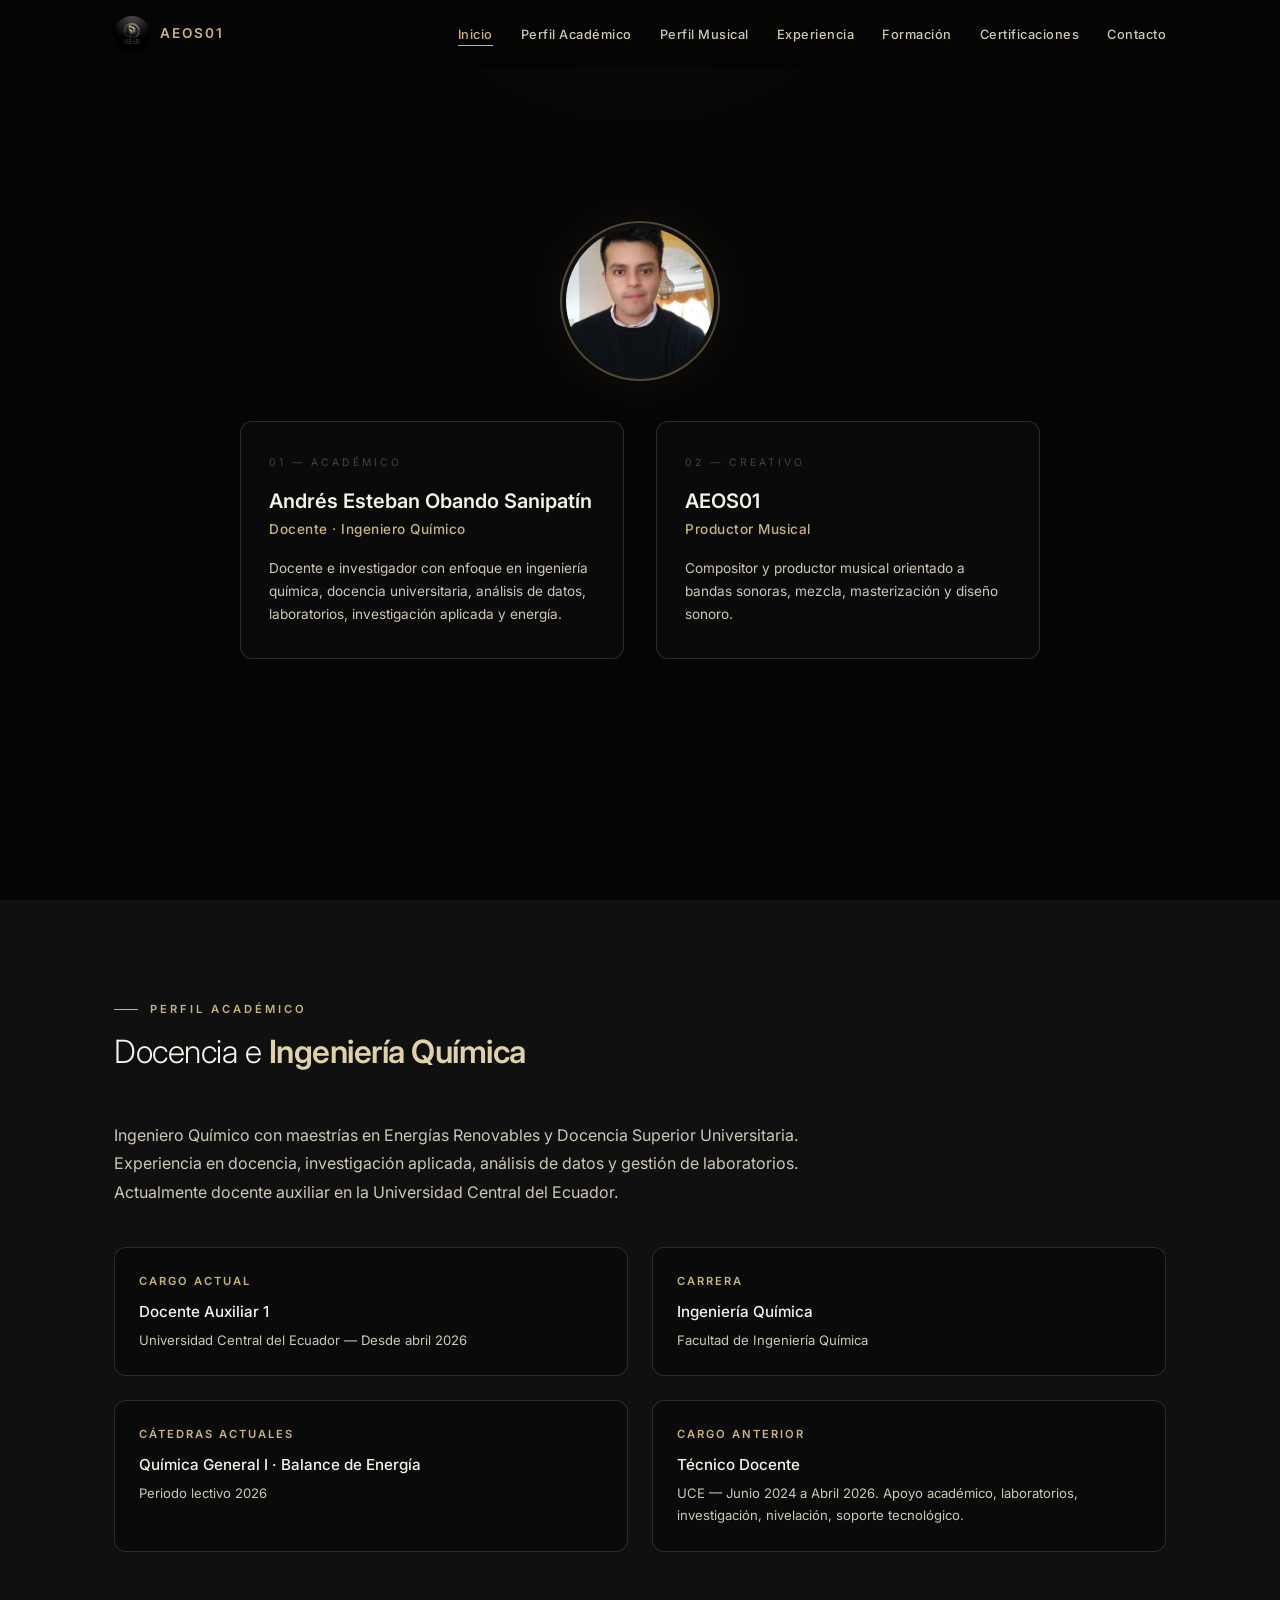
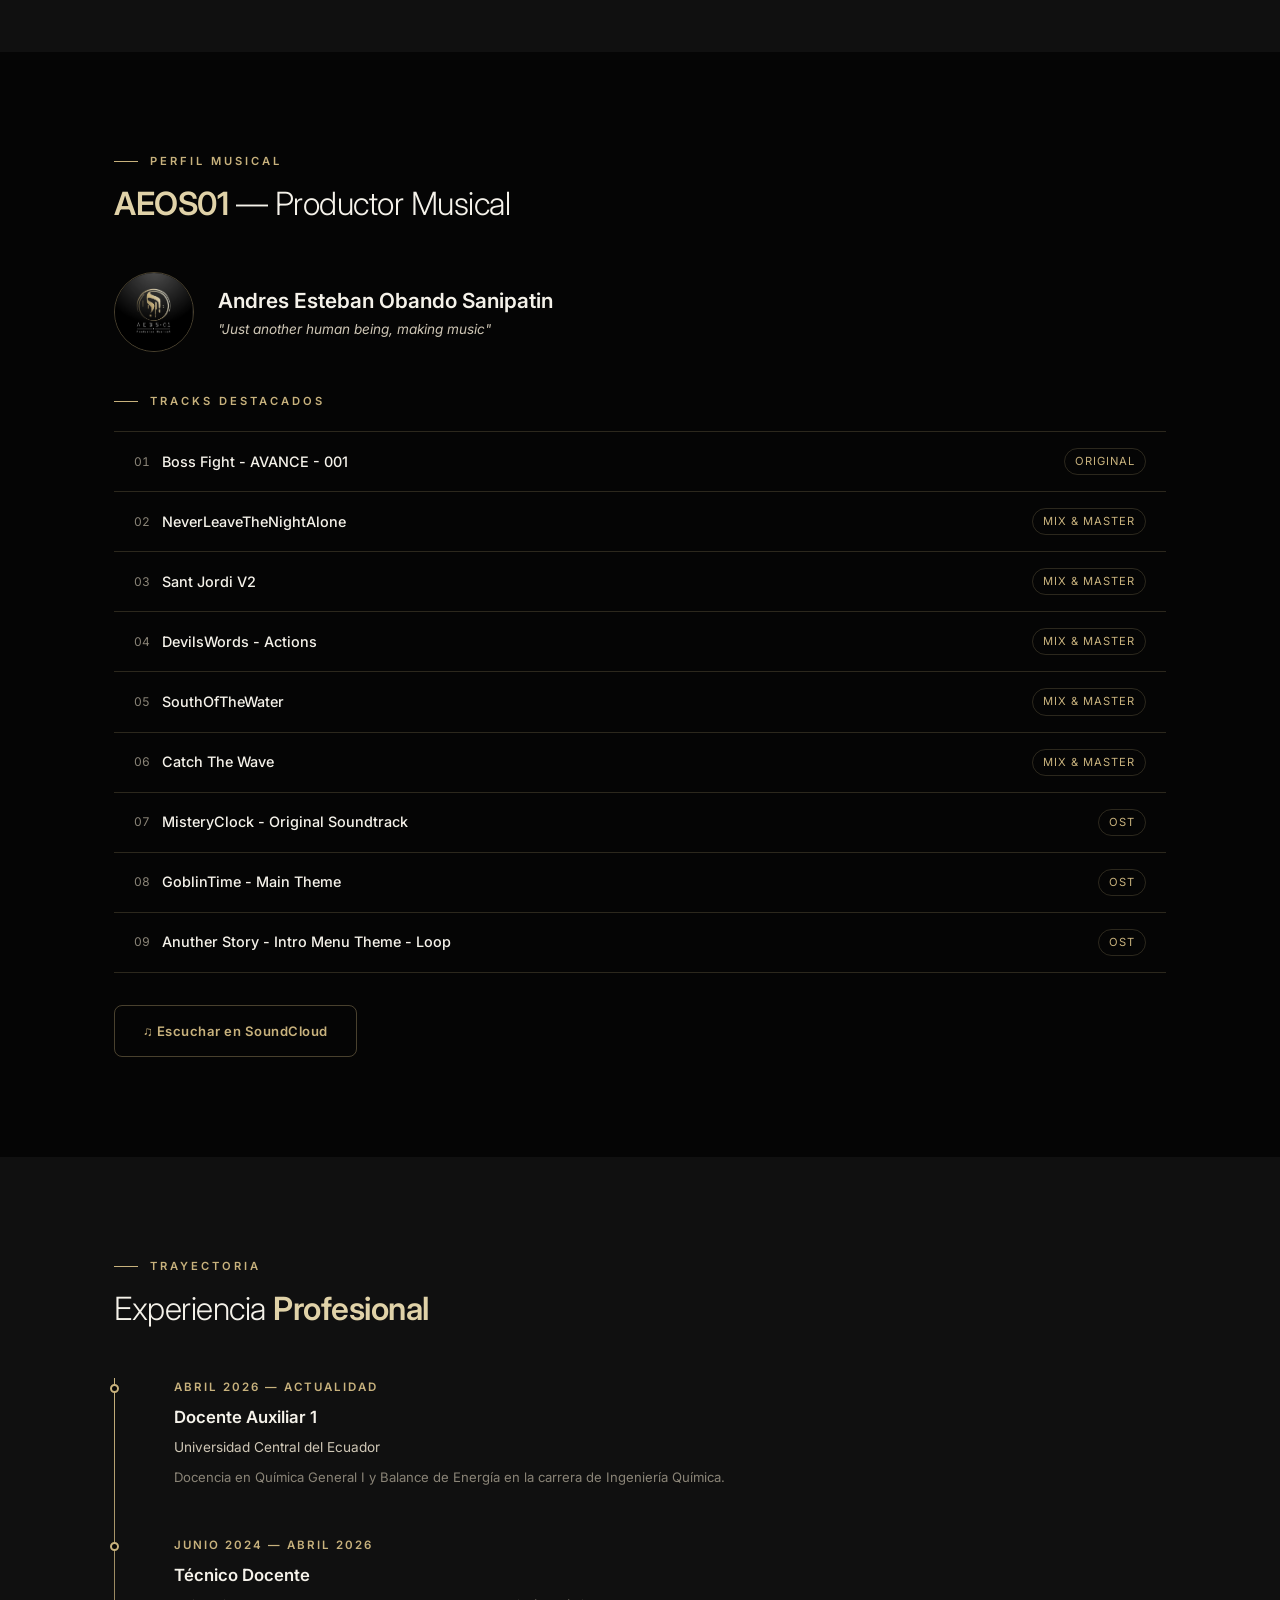
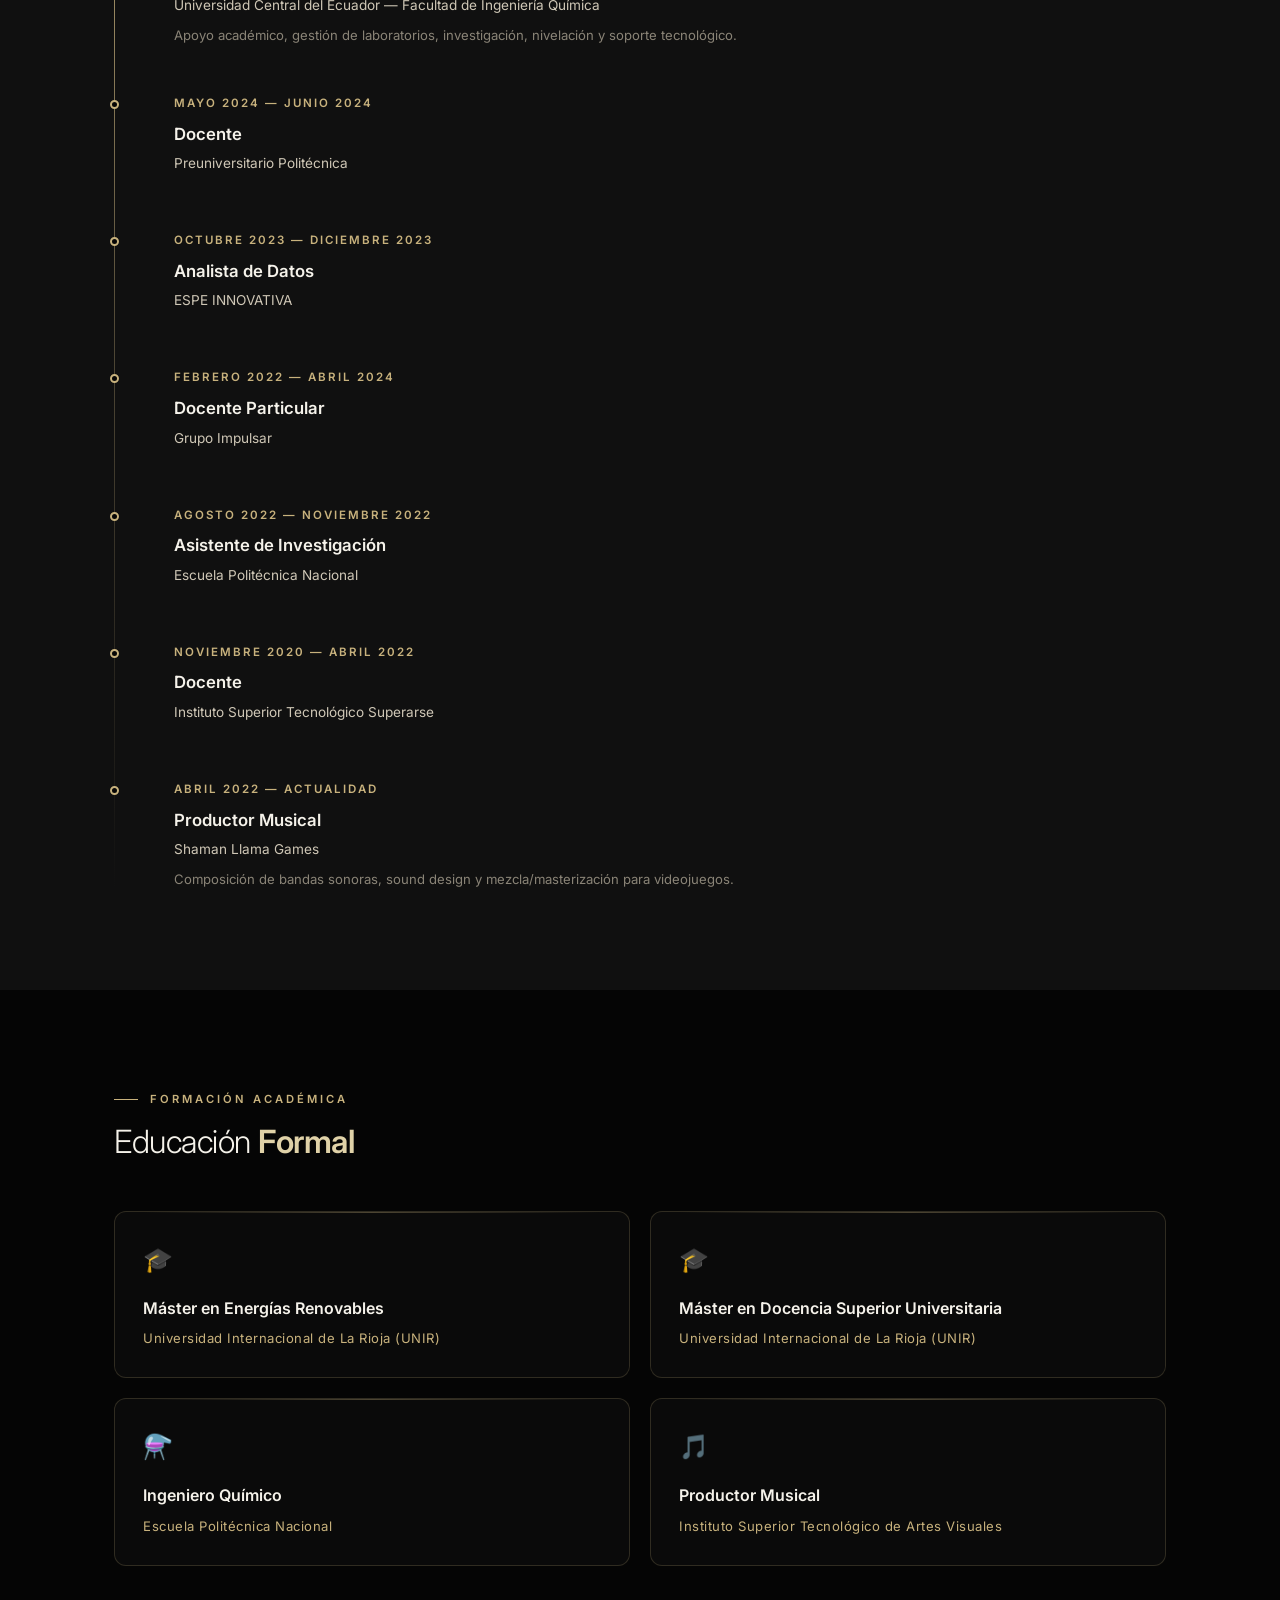
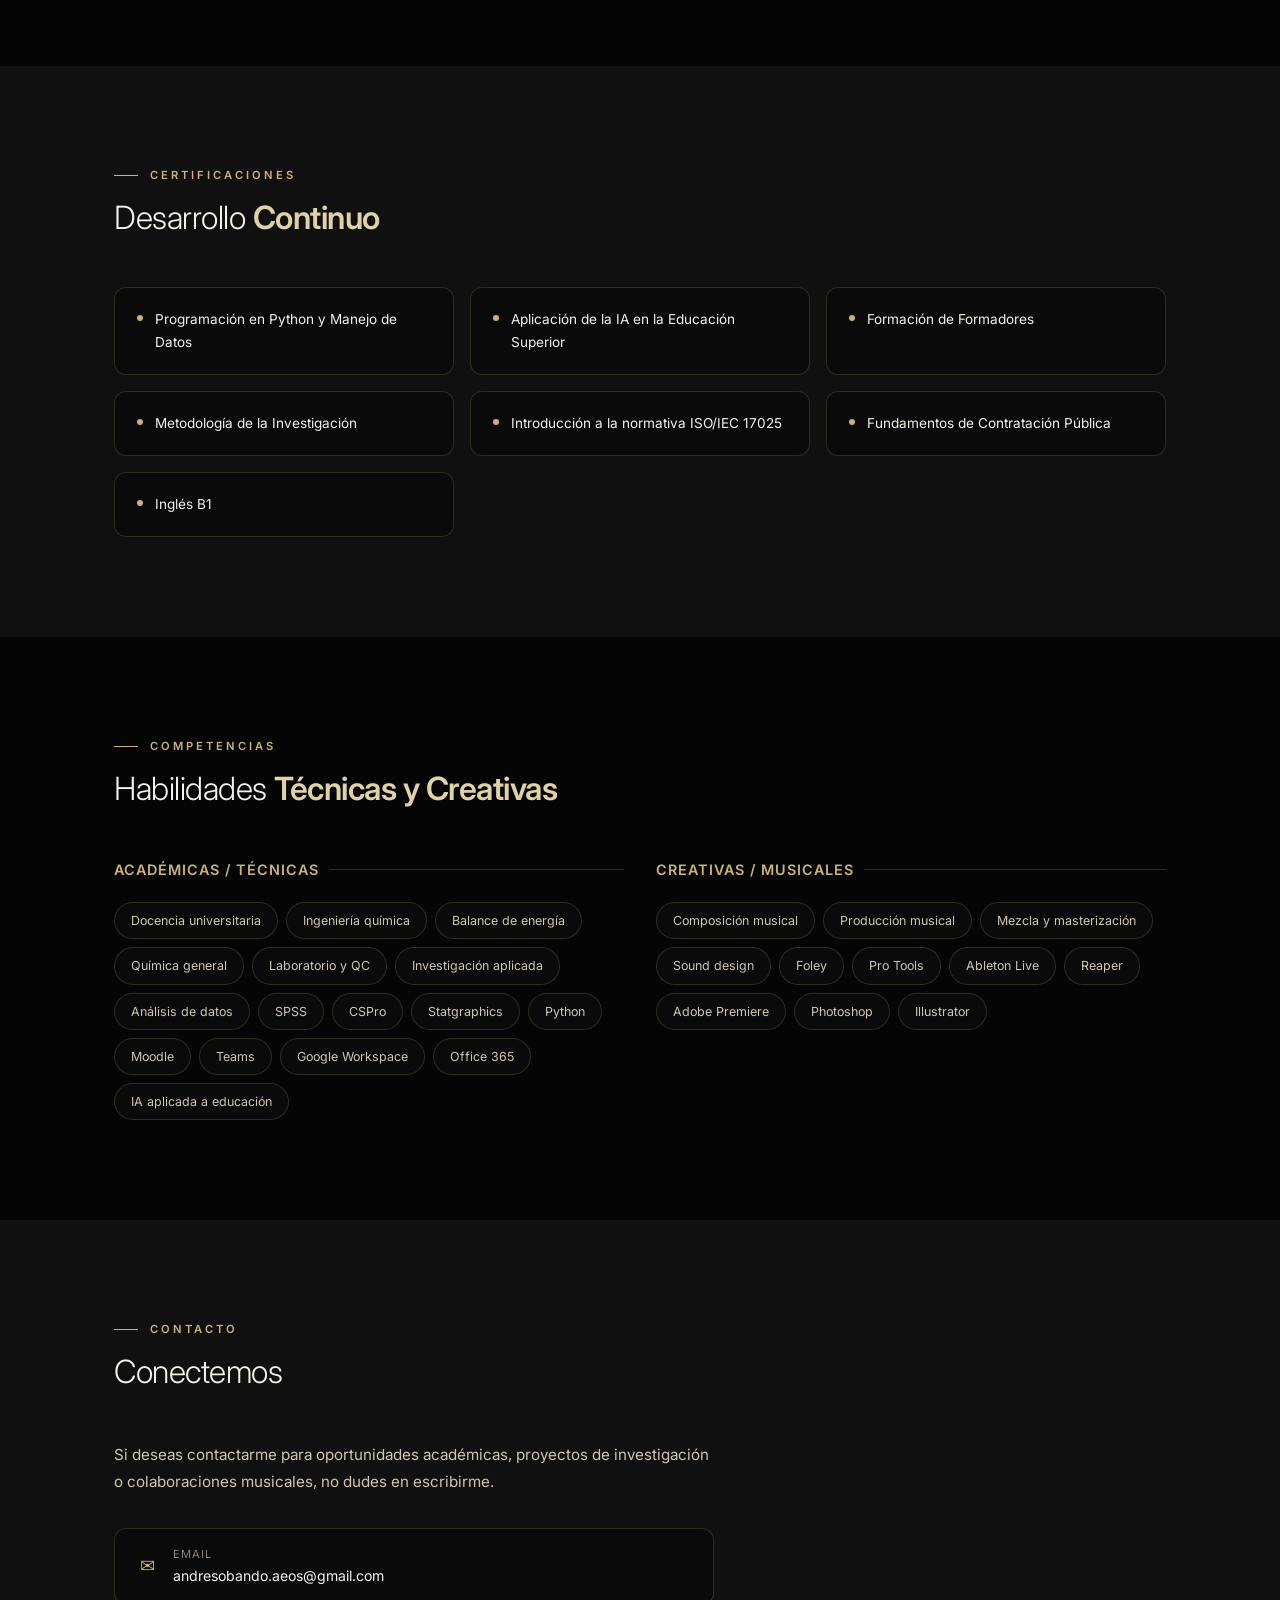
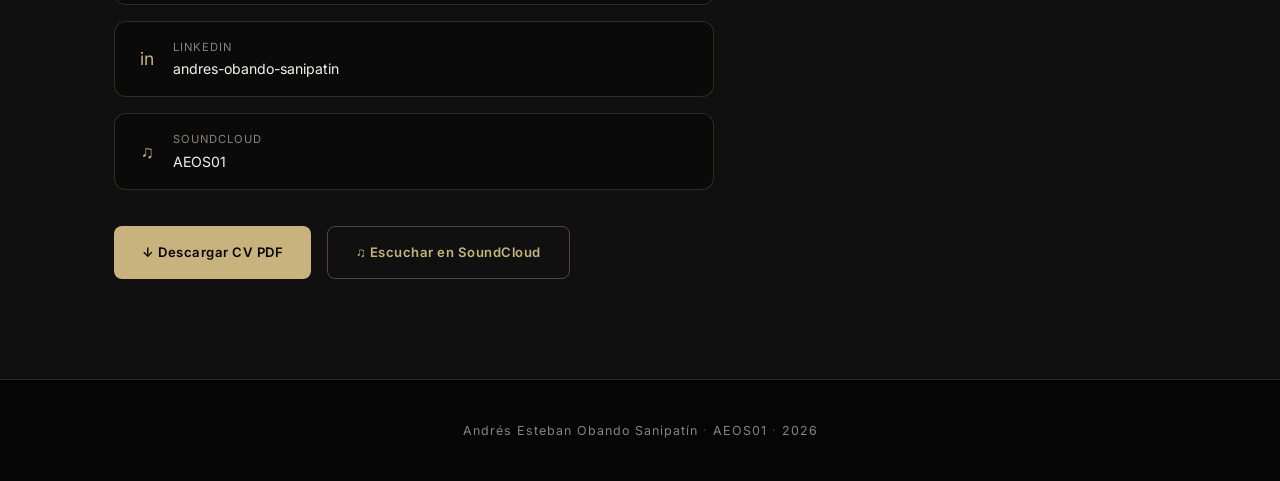
==== index.html @ 2518dde8 "Add files via upload" ====
<!DOCTYPE html>
<html lang="es">
<head>
  <meta charset="UTF-8">
  <meta name="viewport" content="width=device-width, initial-scale=1.0">
  <title>Andrés Obando — Docente · Ingeniero Químico · Productor Musical</title>
  <meta name="description" content="Portafolio profesional de Andrés Esteban Obando Sanipatín. Docente e Ingeniero Químico en la Universidad Central del Ecuador y Productor Musical como AEOS01.">
  <meta name="author" content="Andrés Esteban Obando Sanipatín">
  <meta property="og:title" content="Andrés Obando — Docente · Ingeniero Químico · AEOS01">
  <meta property="og:description" content="Perfil académico y musical de Andrés Esteban Obando Sanipatín.">
  <meta property="og:type" content="website">
  <link rel="preconnect" href="https://fonts.googleapis.com">
  <link rel="preconnect" href="https://fonts.gstatic.com" crossorigin>
  <link href="https://fonts.googleapis.com/css2?family=Inter:wght@300;400;500;600;700&display=swap" rel="stylesheet">
  <link rel="stylesheet" href="styles.css">
</head>
<body>

  <!-- ===== NAVBAR ===== -->
  <nav class="navbar" role="navigation" aria-label="Navegación principal">
    <div class="container">
      <a href="#inicio" class="nav-logo" aria-label="Ir al inicio">
        <img src="assets/logo.jpeg" alt="AEOS01 Logo" width="36" height="36" loading="eager">
        <span>AEOS01</span>
      </a>
      <button class="nav-toggle" id="navToggle" aria-label="Abrir menú" aria-expanded="false">
        <span></span><span></span><span></span>
      </button>
      <ul class="nav-links" id="navLinks">
        <li><a href="#inicio">Inicio</a></li>
        <li><a href="#perfil-academico">Perfil Académico</a></li>
        <li><a href="#perfil-musical">Perfil Musical</a></li>
        <li><a href="#experiencia">Experiencia</a></li>
        <li><a href="#formacion">Formación</a></li>
        <li><a href="#certificaciones">Certificaciones</a></li>
        <li><a href="#contacto">Contacto</a></li>
      </ul>
    </div>
  </nav>

  <!-- ===== HERO ===== -->
  <section class="hero" id="inicio">
    <div class="container">
      <div class="hero-content">
        <img src="assets/foto.jpeg" alt="Andrés Esteban Obando Sanipatín" class="hero-photo" width="160" height="160" loading="eager">

        <div class="hero-identities">
          <!-- Identity 1: Academic -->
          <div class="identity-card reveal">
            <div class="identity-number">01 — Académico</div>
            <h1 class="identity-name">Andrés Esteban Obando Sanipatín</h1>
            <p class="identity-role">Docente · Ingeniero Químico</p>
            <p class="identity-desc">Docente e investigador con enfoque en ingeniería química, docencia universitaria, análisis de datos, laboratorios, investigación aplicada y energía.</p>
          </div>

          <!-- Identity 2: Musical -->
          <div class="identity-card reveal">
            <div class="identity-number">02 — Creativo</div>
            <h2 class="identity-name">AEOS01</h2>
            <p class="identity-role">Productor Musical</p>
            <p class="identity-desc">Compositor y productor musical orientado a bandas sonoras, mezcla, masterización y diseño sonoro.</p>
          </div>
        </div>
      </div>
    </div>
  </section>

  <!-- ===== PERFIL ACADÉMICO ===== -->
  <section id="perfil-academico" style="background: var(--bg-secondary);">
    <div class="container">
      <div class="section-label reveal">Perfil Académico</div>
      <h2 class="section-title reveal">Docencia e <strong>Ingeniería Química</strong></h2>

      <p class="profile-intro reveal">Ingeniero Químico con maestrías en Energías Renovables y Docencia Superior Universitaria. Experiencia en docencia, investigación aplicada, análisis de datos y gestión de laboratorios. Actualmente docente auxiliar en la Universidad Central del Ecuador.</p>

      <div class="profile-grid">
        <div class="profile-item reveal">
          <div class="profile-item-label">Cargo Actual</div>
          <div class="profile-item-value">Docente Auxiliar 1</div>
          <div class="profile-item-sub">Universidad Central del Ecuador — Desde abril 2026</div>
        </div>
        <div class="profile-item reveal">
          <div class="profile-item-label">Carrera</div>
          <div class="profile-item-value">Ingeniería Química</div>
          <div class="profile-item-sub">Facultad de Ingeniería Química</div>
        </div>
        <div class="profile-item reveal">
          <div class="profile-item-label">Cátedras Actuales</div>
          <div class="profile-item-value">Química General I · Balance de Energía</div>
          <div class="profile-item-sub">Periodo lectivo 2026</div>
        </div>
        <div class="profile-item reveal">
          <div class="profile-item-label">Cargo Anterior</div>
          <div class="profile-item-value">Técnico Docente</div>
          <div class="profile-item-sub">UCE — Junio 2024 a Abril 2026. Apoyo académico, laboratorios, investigación, nivelación, soporte tecnológico.</div>
        </div>
      </div>
    </div>
  </section>

  <!-- ===== PERFIL MUSICAL ===== -->
  <section id="perfil-musical">
    <div class="container">
      <div class="section-label reveal">Perfil Musical</div>
      <h2 class="section-title reveal"><strong>AEOS01</strong> — Productor Musical</h2>

      <div class="music-header reveal">
        <img src="assets/logo.jpeg" alt="AEOS01 Logo" class="music-logo" width="80" height="80" loading="lazy">
        <div class="music-info">
          <h3>Andres Esteban Obando Sanipatin</h3>
          <p>"Just another human being, making music"</p>
        </div>
      </div>

      <div class="section-label reveal" style="margin-bottom:20px;">Tracks Destacados</div>

      <ul class="tracks-list">
        <li class="track-item reveal">
          <span class="track-number">01</span>
          <span class="track-title">Boss Fight - AVANCE - 001</span>
          <span class="track-tag">Original</span>
        </li>
        <li class="track-item reveal">
          <span class="track-number">02</span>
          <span class="track-title">NeverLeaveTheNightAlone</span>
          <span class="track-tag">Mix &amp; Master</span>
        </li>
        <li class="track-item reveal">
          <span class="track-number">03</span>
          <span class="track-title">Sant Jordi V2</span>
          <span class="track-tag">Mix &amp; Master</span>
        </li>
        <li class="track-item reveal">
          <span class="track-number">04</span>
          <span class="track-title">DevilsWords - Actions</span>
          <span class="track-tag">Mix &amp; Master</span>
        </li>
        <li class="track-item reveal">
          <span class="track-number">05</span>
          <span class="track-title">SouthOfTheWater</span>
          <span class="track-tag">Mix &amp; Master</span>
        </li>
        <li class="track-item reveal">
          <span class="track-number">06</span>
          <span class="track-title">Catch The Wave</span>
          <span class="track-tag">Mix &amp; Master</span>
        </li>
        <li class="track-item reveal">
          <span class="track-number">07</span>
          <span class="track-title">MisteryClock - Original Soundtrack</span>
          <span class="track-tag">OST</span>
        </li>
        <li class="track-item reveal">
          <span class="track-number">08</span>
          <span class="track-title">GoblinTime - Main Theme</span>
          <span class="track-tag">OST</span>
        </li>
        <li class="track-item reveal">
          <span class="track-number">09</span>
          <span class="track-title">Anuther Story - Intro Menu Theme - Loop</span>
          <span class="track-tag">OST</span>
        </li>
      </ul>

      <div style="margin-top:32px;" class="reveal">
        <a href="https://soundcloud.com/aeos01" target="_blank" rel="noopener noreferrer" class="btn btn-outline">♫ Escuchar en SoundCloud</a>
      </div>
    </div>
  </section>

  <!-- ===== EXPERIENCIA ===== -->
  <section id="experiencia" style="background: var(--bg-secondary);">
    <div class="container">
      <div class="section-label reveal">Trayectoria</div>
      <h2 class="section-title reveal">Experiencia <strong>Profesional</strong></h2>

      <div class="timeline">
        <div class="timeline-item reveal">
          <div class="timeline-date">Abril 2026 — Actualidad</div>
          <h3 class="timeline-title">Docente Auxiliar 1</h3>
          <p class="timeline-place">Universidad Central del Ecuador</p>
          <p class="timeline-desc">Docencia en Química General I y Balance de Energía en la carrera de Ingeniería Química.</p>
        </div>

        <div class="timeline-item reveal">
          <div class="timeline-date">Junio 2024 — Abril 2026</div>
          <h3 class="timeline-title">Técnico Docente</h3>
          <p class="timeline-place">Universidad Central del Ecuador — Facultad de Ingeniería Química</p>
          <p class="timeline-desc">Apoyo académico, gestión de laboratorios, investigación, nivelación y soporte tecnológico.</p>
        </div>

        <div class="timeline-item reveal">
          <div class="timeline-date">Mayo 2024 — Junio 2024</div>
          <h3 class="timeline-title">Docente</h3>
          <p class="timeline-place">Preuniversitario Politécnica</p>
        </div>

        <div class="timeline-item reveal">
          <div class="timeline-date">Octubre 2023 — Diciembre 2023</div>
          <h3 class="timeline-title">Analista de Datos</h3>
          <p class="timeline-place">ESPE INNOVATIVA</p>
        </div>

        <div class="timeline-item reveal">
          <div class="timeline-date">Febrero 2022 — Abril 2024</div>
          <h3 class="timeline-title">Docente Particular</h3>
          <p class="timeline-place">Grupo Impulsar</p>
        </div>

        <div class="timeline-item reveal">
          <div class="timeline-date">Agosto 2022 — Noviembre 2022</div>
          <h3 class="timeline-title">Asistente de Investigación</h3>
          <p class="timeline-place">Escuela Politécnica Nacional</p>
        </div>

        <div class="timeline-item reveal">
          <div class="timeline-date">Noviembre 2020 — Abril 2022</div>
          <h3 class="timeline-title">Docente</h3>
          <p class="timeline-place">Instituto Superior Tecnológico Superarse</p>
        </div>

        <div class="timeline-item reveal">
          <div class="timeline-date">Abril 2022 — Actualidad</div>
          <h3 class="timeline-title">Productor Musical</h3>
          <p class="timeline-place">Shaman Llama Games</p>
          <p class="timeline-desc">Composición de bandas sonoras, sound design y mezcla/masterización para videojuegos.</p>
        </div>
      </div>
    </div>
  </section>

  <!-- ===== FORMACIÓN ===== -->
  <section id="formacion">
    <div class="container">
      <div class="section-label reveal">Formación Académica</div>
      <h2 class="section-title reveal">Educación <strong>Formal</strong></h2>

      <div class="edu-grid">
        <div class="edu-card reveal">
          <div class="edu-icon">🎓</div>
          <h3 class="edu-degree">Máster en Energías Renovables</h3>
          <p class="edu-school">Universidad Internacional de La Rioja (UNIR)</p>
        </div>
        <div class="edu-card reveal">
          <div class="edu-icon">🎓</div>
          <h3 class="edu-degree">Máster en Docencia Superior Universitaria</h3>
          <p class="edu-school">Universidad Internacional de La Rioja (UNIR)</p>
        </div>
        <div class="edu-card reveal">
          <div class="edu-icon">⚗️</div>
          <h3 class="edu-degree">Ingeniero Químico</h3>
          <p class="edu-school">Escuela Politécnica Nacional</p>
        </div>
        <div class="edu-card reveal">
          <div class="edu-icon">🎵</div>
          <h3 class="edu-degree">Productor Musical</h3>
          <p class="edu-school">Instituto Superior Tecnológico de Artes Visuales</p>
        </div>
      </div>
    </div>
  </section>

  <!-- ===== CERTIFICACIONES ===== -->
  <section id="certificaciones" style="background: var(--bg-secondary);">
    <div class="container">
      <div class="section-label reveal">Certificaciones</div>
      <h2 class="section-title reveal">Desarrollo <strong>Continuo</strong></h2>

      <div class="cert-grid">
        <div class="cert-item reveal"><span class="cert-dot"></span> Programación en Python y Manejo de Datos</div>
        <div class="cert-item reveal"><span class="cert-dot"></span> Aplicación de la IA en la Educación Superior</div>
        <div class="cert-item reveal"><span class="cert-dot"></span> Formación de Formadores</div>
        <div class="cert-item reveal"><span class="cert-dot"></span> Metodología de la Investigación</div>
        <div class="cert-item reveal"><span class="cert-dot"></span> Introducción a la normativa ISO/IEC 17025</div>
        <div class="cert-item reveal"><span class="cert-dot"></span> Fundamentos de Contratación Pública</div>
        <div class="cert-item reveal"><span class="cert-dot"></span> Inglés B1</div>
      </div>
    </div>
  </section>

  <!-- ===== HABILIDADES ===== -->
  <section id="habilidades">
    <div class="container">
      <div class="section-label reveal">Competencias</div>
      <h2 class="section-title reveal">Habilidades <strong>Técnicas y Creativas</strong></h2>

      <div class="skills-grid">
        <div class="skills-column reveal">
          <h3>Académicas / Técnicas</h3>
          <div class="skill-tags">
            <span class="skill-tag">Docencia universitaria</span>
            <span class="skill-tag">Ingeniería química</span>
            <span class="skill-tag">Balance de energía</span>
            <span class="skill-tag">Química general</span>
            <span class="skill-tag">Laboratorio y QC</span>
            <span class="skill-tag">Investigación aplicada</span>
            <span class="skill-tag">Análisis de datos</span>
            <span class="skill-tag">SPSS</span>
            <span class="skill-tag">CSPro</span>
            <span class="skill-tag">Statgraphics</span>
            <span class="skill-tag">Python</span>
            <span class="skill-tag">Moodle</span>
            <span class="skill-tag">Teams</span>
            <span class="skill-tag">Google Workspace</span>
            <span class="skill-tag">Office 365</span>
            <span class="skill-tag">IA aplicada a educación</span>
          </div>
        </div>
        <div class="skills-column reveal">
          <h3>Creativas / Musicales</h3>
          <div class="skill-tags">
            <span class="skill-tag">Composición musical</span>
            <span class="skill-tag">Producción musical</span>
            <span class="skill-tag">Mezcla y masterización</span>
            <span class="skill-tag">Sound design</span>
            <span class="skill-tag">Foley</span>
            <span class="skill-tag">Pro Tools</span>
            <span class="skill-tag">Ableton Live</span>
            <span class="skill-tag">Reaper</span>
            <span class="skill-tag">Adobe Premiere</span>
            <span class="skill-tag">Photoshop</span>
            <span class="skill-tag">Illustrator</span>
          </div>
        </div>
      </div>
    </div>
  </section>

  <!-- ===== CONTACTO ===== -->
  <section id="contacto" style="background: var(--bg-secondary);">
    <div class="container">
      <div class="section-label reveal">Contacto</div>
      <h2 class="section-title reveal">Conectemos</h2>

      <div class="contact-content">
        <p class="contact-text reveal">Si deseas contactarme para oportunidades académicas, proyectos de investigación o colaboraciones musicales, no dudes en escribirme.</p>

        <div class="contact-links">
          <a href="mailto:andresobando.aeos@gmail.com" class="contact-link reveal">
            <span class="contact-link-icon">✉</span>
            <div>
              <div class="contact-link-label">Email</div>
              <div class="contact-link-text">andresobando.aeos@gmail.com</div>
            </div>
          </a>
          <a href="https://www.linkedin.com/in/andres-obando-sanipatin/" target="_blank" rel="noopener noreferrer" class="contact-link reveal">
            <span class="contact-link-icon">in</span>
            <div>
              <div class="contact-link-label">LinkedIn</div>
              <div class="contact-link-text">andres-obando-sanipatin</div>
            </div>
          </a>
          <a href="https://soundcloud.com/aeos01" target="_blank" rel="noopener noreferrer" class="contact-link reveal">
            <span class="contact-link-icon">♫</span>
            <div>
              <div class="contact-link-label">SoundCloud</div>
              <div class="contact-link-text">AEOS01</div>
            </div>
          </a>
        </div>

        <div class="contact-buttons reveal">
          <a href="assets/CV_AndresObando.pdf" download class="btn btn-primary">↓ Descargar CV PDF</a>
          <a href="https://soundcloud.com/aeos01" target="_blank" rel="noopener noreferrer" class="btn btn-outline">♫ Escuchar en SoundCloud</a>
        </div>
      </div>
    </div>
  </section>

  <!-- ===== FOOTER ===== -->
  <footer class="footer">
    <div class="container">
      <p>Andrés Esteban Obando Sanipatín <span>·</span> AEOS01 <span>·</span> 2026</p>
    </div>
  </footer>

  <script src="script.js"></script>
</body>
</html>
---- styles.css ----
/* ===== RESET & BASE ===== */
*, *::before, *::after { margin: 0; padding: 0; box-sizing: border-box; }

:root {
  --bg-primary: #050505;
  --bg-secondary: #101010;
  --bg-card: #0a0a0a;
  --gold: #C8B27D;
  --gold-soft: #E0D2A8;
  --gold-dim: rgba(200,178,125,0.35);
  --gold-glow: rgba(200,178,125,0.15);
  --text-primary: #F5F2EA;
  --text-secondary: #CFC7B6;
  --text-muted: #8a8477;
  --border: rgba(200,178,125,0.2);
  --border-strong: rgba(200,178,125,0.35);
  --radius: 12px;
  --transition: 0.3s cubic-bezier(0.4, 0, 0.2, 1);
}

html {
  scroll-behavior: smooth;
  font-size: 16px;
  -webkit-font-smoothing: antialiased;
  -moz-osx-font-smoothing: grayscale;
}

body {
  font-family: 'Inter', sans-serif;
  background: var(--bg-primary);
  color: var(--text-primary);
  line-height: 1.7;
  overflow-x: hidden;
}

a { color: var(--gold); text-decoration: none; transition: color var(--transition); }
a:hover { color: var(--gold-soft); }

img { max-width: 100%; height: auto; display: block; }

.container {
  max-width: 1100px;
  margin: 0 auto;
  padding: 0 24px;
}

/* ===== SCROLLBAR ===== */
::-webkit-scrollbar { width: 6px; }
::-webkit-scrollbar-track { background: var(--bg-primary); }
::-webkit-scrollbar-thumb { background: var(--gold-dim); border-radius: 3px; }

/* ===== NAVBAR ===== */
.navbar {
  position: fixed;
  top: 0; left: 0; right: 0;
  z-index: 1000;
  padding: 16px 0;
  background: rgba(5,5,5,0.85);
  backdrop-filter: blur(20px);
  -webkit-backdrop-filter: blur(20px);
  border-bottom: 1px solid transparent;
  transition: all var(--transition);
}

.navbar.scrolled {
  padding: 10px 0;
  border-bottom-color: var(--border);
}

.navbar .container {
  display: flex;
  align-items: center;
  justify-content: space-between;
}

.nav-logo {
  display: flex;
  align-items: center;
  gap: 10px;
}

.nav-logo img {
  width: 36px;
  height: 36px;
  border-radius: 50%;
  object-fit: cover;
}

.nav-logo span {
  font-size: 0.85rem;
  font-weight: 600;
  letter-spacing: 2px;
  color: var(--gold);
  text-transform: uppercase;
}

.nav-links {
  display: flex;
  gap: 28px;
  list-style: none;
}

.nav-links a {
  font-size: 0.8rem;
  font-weight: 500;
  letter-spacing: 0.5px;
  color: var(--text-secondary);
  transition: color var(--transition);
  position: relative;
}

.nav-links a::after {
  content: '';
  position: absolute;
  bottom: -4px; left: 0;
  width: 0; height: 1px;
  background: var(--gold);
  transition: width var(--transition);
}

.nav-links a:hover,
.nav-links a.active {
  color: var(--gold);
}

.nav-links a:hover::after,
.nav-links a.active::after {
  width: 100%;
}

.nav-toggle {
  display: none;
  flex-direction: column;
  gap: 5px;
  cursor: pointer;
  background: none;
  border: none;
  padding: 4px;
}

.nav-toggle span {
  width: 22px;
  height: 1.5px;
  background: var(--gold);
  transition: all var(--transition);
}

/* ===== SECTION BASE ===== */
section {
  padding: 100px 0;
  position: relative;
}

.section-label {
  font-size: 0.7rem;
  font-weight: 600;
  letter-spacing: 3px;
  text-transform: uppercase;
  color: var(--gold);
  margin-bottom: 12px;
  display: flex;
  align-items: center;
  gap: 12px;
}

.section-label::before {
  content: '';
  width: 24px;
  height: 1px;
  background: var(--gold);
}

.section-title {
  font-size: 2rem;
  font-weight: 300;
  letter-spacing: -0.5px;
  color: var(--text-primary);
  margin-bottom: 48px;
  line-height: 1.3;
}

.section-title strong {
  font-weight: 600;
  color: var(--gold-soft);
}

.divider {
  width: 60px;
  height: 1px;
  background: linear-gradient(90deg, var(--gold), transparent);
  margin: 48px 0;
}

/* ===== HERO ===== */
.hero {
  min-height: 100vh;
  display: flex;
  align-items: center;
  justify-content: center;
  padding-top: 80px;
  position: relative;
  overflow: hidden;
}

.hero::before {
  content: '';
  position: absolute;
  top: -50%;
  left: 50%;
  transform: translateX(-50%);
  width: 600px;
  height: 600px;
  background: radial-gradient(circle, rgba(200,178,125,0.06) 0%, transparent 70%);
  pointer-events: none;
}

.hero-content {
  text-align: center;
  max-width: 800px;
}

.hero-photo {
  width: 160px;
  height: 160px;
  border-radius: 50%;
  object-fit: cover;
  border: 2px solid var(--gold-dim);
  padding: 4px;
  margin: 0 auto 40px;
  background: var(--bg-secondary);
  box-shadow: 0 0 60px rgba(200,178,125,0.08);
  transition: border-color var(--transition);
}

.hero-photo:hover {
  border-color: var(--gold);
}

.hero-identities {
  display: grid;
  grid-template-columns: 1fr 1fr;
  gap: 32px;
  margin-top: 16px;
}

.identity-card {
  padding: 32px 28px;
  border: 1px solid var(--border);
  border-radius: var(--radius);
  background: var(--bg-card);
  text-align: left;
  transition: all var(--transition);
  position: relative;
  overflow: hidden;
}

.identity-card::before {
  content: '';
  position: absolute;
  top: 0; left: 0;
  width: 100%;
  height: 2px;
  background: linear-gradient(90deg, transparent, var(--gold), transparent);
  opacity: 0;
  transition: opacity var(--transition);
}

.identity-card:hover {
  border-color: var(--border-strong);
  transform: translateY(-2px);
}

.identity-card:hover::before {
  opacity: 1;
}

.identity-number {
  font-size: 0.65rem;
  letter-spacing: 3px;
  color: var(--gold-dim);
  text-transform: uppercase;
  margin-bottom: 16px;
}

.identity-name {
  font-size: 1.25rem;
  font-weight: 600;
  color: var(--text-primary);
  margin-bottom: 4px;
  line-height: 1.3;
}

.identity-role {
  font-size: 0.85rem;
  color: var(--gold);
  font-weight: 500;
  margin-bottom: 16px;
  letter-spacing: 0.5px;
}

.identity-desc {
  font-size: 0.85rem;
  color: var(--text-secondary);
  line-height: 1.7;
}

/* ===== ACADEMIC PROFILE ===== */
.profile-grid {
  display: grid;
  grid-template-columns: 1fr 1fr;
  gap: 24px;
}

.profile-item {
  padding: 24px;
  border: 1px solid var(--border);
  border-radius: var(--radius);
  background: var(--bg-card);
  transition: border-color var(--transition);
}

.profile-item:hover {
  border-color: var(--border-strong);
}

.profile-item-label {
  font-size: 0.7rem;
  letter-spacing: 2px;
  text-transform: uppercase;
  color: var(--gold);
  margin-bottom: 8px;
  font-weight: 600;
}

.profile-item-value {
  font-size: 0.95rem;
  color: var(--text-primary);
  font-weight: 500;
}

.profile-item-sub {
  font-size: 0.82rem;
  color: var(--text-secondary);
  margin-top: 4px;
}

.profile-intro {
  font-size: 1rem;
  color: var(--text-secondary);
  line-height: 1.8;
  margin-bottom: 40px;
  max-width: 700px;
}

/* ===== MUSIC PROFILE ===== */
.music-header {
  display: flex;
  align-items: center;
  gap: 24px;
  margin-bottom: 40px;
}

.music-logo {
  width: 80px;
  height: 80px;
  border-radius: 50%;
  object-fit: cover;
  border: 1px solid var(--border-strong);
}

.music-info h3 {
  font-size: 1.3rem;
  font-weight: 600;
  color: var(--text-primary);
}

.music-info p {
  font-size: 0.85rem;
  color: var(--text-secondary);
  font-style: italic;
}

.music-bio {
  font-size: 0.95rem;
  color: var(--text-secondary);
  margin-bottom: 40px;
  line-height: 1.8;
}

.tracks-list {
  list-style: none;
}

.track-item {
  display: flex;
  align-items: center;
  justify-content: space-between;
  padding: 16px 20px;
  border-bottom: 1px solid var(--border);
  transition: all var(--transition);
}

.track-item:first-child {
  border-top: 1px solid var(--border);
}

.track-item:hover {
  background: rgba(200,178,125,0.03);
  padding-left: 28px;
}

.track-number {
  font-size: 0.75rem;
  color: var(--text-muted);
  font-variant-numeric: tabular-nums;
  min-width: 28px;
}

.track-title {
  flex: 1;
  font-size: 0.9rem;
  color: var(--text-primary);
  font-weight: 500;
}

.track-tag {
  font-size: 0.7rem;
  color: var(--gold);
  letter-spacing: 1px;
  text-transform: uppercase;
  padding: 3px 10px;
  border: 1px solid var(--border);
  border-radius: 20px;
}

/* ===== TIMELINE ===== */
.timeline {
  position: relative;
  padding-left: 32px;
}

.timeline::before {
  content: '';
  position: absolute;
  left: 0;
  top: 0;
  bottom: 0;
  width: 1px;
  background: linear-gradient(180deg, var(--gold), var(--gold-dim), transparent);
}

.timeline-item {
  position: relative;
  padding: 0 0 48px 28px;
}

.timeline-item:last-child {
  padding-bottom: 0;
}

.timeline-item::before {
  content: '';
  position: absolute;
  left: -36px;
  top: 6px;
  width: 9px;
  height: 9px;
  border-radius: 50%;
  border: 2px solid var(--gold);
  background: var(--bg-primary);
  transition: background var(--transition);
}

.timeline-item:hover::before {
  background: var(--gold);
}

.timeline-date {
  font-size: 0.72rem;
  letter-spacing: 2px;
  text-transform: uppercase;
  color: var(--gold);
  margin-bottom: 6px;
  font-weight: 600;
}

.timeline-title {
  font-size: 1.05rem;
  font-weight: 600;
  color: var(--text-primary);
  margin-bottom: 4px;
}

.timeline-place {
  font-size: 0.85rem;
  color: var(--text-secondary);
  margin-bottom: 8px;
}

.timeline-desc {
  font-size: 0.82rem;
  color: var(--text-muted);
  line-height: 1.6;
}

/* ===== EDUCATION ===== */
.edu-grid {
  display: grid;
  grid-template-columns: 1fr 1fr;
  gap: 20px;
}

.edu-card {
  padding: 28px;
  border: 1px solid var(--border);
  border-radius: var(--radius);
  background: var(--bg-card);
  transition: all var(--transition);
  position: relative;
}

.edu-card::after {
  content: '';
  position: absolute;
  top: 0; left: 28px; right: 28px;
  height: 1px;
  background: linear-gradient(90deg, transparent, var(--gold-dim), transparent);
}

.edu-card:hover {
  border-color: var(--border-strong);
  transform: translateY(-2px);
}

.edu-icon {
  font-size: 1.5rem;
  margin-bottom: 16px;
}

.edu-degree {
  font-size: 1rem;
  font-weight: 600;
  color: var(--text-primary);
  margin-bottom: 8px;
  line-height: 1.4;
}

.edu-school {
  font-size: 0.82rem;
  color: var(--gold);
  letter-spacing: 0.5px;
}

/* ===== CERTIFICATIONS ===== */
.cert-grid {
  display: grid;
  grid-template-columns: repeat(3, 1fr);
  gap: 16px;
}

.cert-item {
  padding: 20px 22px;
  border: 1px solid var(--border);
  border-radius: var(--radius);
  background: var(--bg-card);
  font-size: 0.85rem;
  color: var(--text-primary);
  transition: all var(--transition);
  display: flex;
  align-items: flex-start;
  gap: 12px;
}

.cert-item:hover {
  border-color: var(--border-strong);
  transform: translateY(-1px);
}

.cert-dot {
  width: 6px;
  height: 6px;
  border-radius: 50%;
  background: var(--gold);
  flex-shrink: 0;
  margin-top: 7px;
}

/* ===== SKILLS ===== */
.skills-grid {
  display: grid;
  grid-template-columns: 1fr 1fr;
  gap: 32px;
}

.skills-column h3 {
  font-size: 0.9rem;
  font-weight: 600;
  color: var(--gold);
  margin-bottom: 20px;
  letter-spacing: 1px;
  text-transform: uppercase;
  display: flex;
  align-items: center;
  gap: 10px;
}

.skills-column h3::after {
  content: '';
  flex: 1;
  height: 1px;
  background: var(--border);
}

.skill-tags {
  display: flex;
  flex-wrap: wrap;
  gap: 8px;
}

.skill-tag {
  padding: 7px 16px;
  border: 1px solid var(--border);
  border-radius: 20px;
  font-size: 0.78rem;
  color: var(--text-secondary);
  background: var(--bg-card);
  transition: all var(--transition);
}

.skill-tag:hover {
  border-color: var(--gold);
  color: var(--gold);
}

/* ===== CONTACT ===== */
.contact-content {
  max-width: 600px;
}

.contact-text {
  font-size: 0.95rem;
  color: var(--text-secondary);
  margin-bottom: 32px;
  line-height: 1.8;
}

.contact-links {
  display: flex;
  flex-direction: column;
  gap: 16px;
  margin-bottom: 36px;
}

.contact-link {
  display: flex;
  align-items: center;
  gap: 14px;
  padding: 16px 20px;
  border: 1px solid var(--border);
  border-radius: var(--radius);
  transition: all var(--transition);
  background: var(--bg-card);
}

.contact-link:hover {
  border-color: var(--border-strong);
  transform: translateX(4px);
}

.contact-link-icon {
  font-size: 1.1rem;
  width: 24px;
  text-align: center;
}

.contact-link-text {
  font-size: 0.88rem;
  color: var(--text-primary);
}

.contact-link-label {
  font-size: 0.7rem;
  color: var(--text-muted);
  letter-spacing: 1px;
  text-transform: uppercase;
}

.contact-buttons {
  display: flex;
  gap: 16px;
  flex-wrap: wrap;
}

.btn {
  display: inline-flex;
  align-items: center;
  gap: 8px;
  padding: 14px 28px;
  border-radius: 8px;
  font-size: 0.82rem;
  font-weight: 600;
  letter-spacing: 0.5px;
  cursor: pointer;
  transition: all var(--transition);
  border: none;
  font-family: inherit;
}

.btn-primary {
  background: var(--gold);
  color: var(--bg-primary);
}

.btn-primary:hover {
  background: var(--gold-soft);
  color: var(--bg-primary);
  transform: translateY(-2px);
  box-shadow: 0 8px 24px rgba(200,178,125,0.2);
}

.btn-outline {
  background: transparent;
  color: var(--gold);
  border: 1px solid var(--border-strong);
}

.btn-outline:hover {
  background: rgba(200,178,125,0.08);
  border-color: var(--gold);
  transform: translateY(-2px);
}

/* ===== FOOTER ===== */
.footer {
  padding: 40px 0;
  border-top: 1px solid var(--border);
  text-align: center;
}

.footer p {
  font-size: 0.78rem;
  color: var(--text-muted);
  letter-spacing: 1px;
}

.footer span {
  color: var(--gold-dim);
}

/* ===== ANIMATIONS ===== */
.reveal {
  opacity: 0;
  transform: translateY(24px);
  transition: opacity 0.7s ease, transform 0.7s ease;
}

.reveal.visible {
  opacity: 1;
  transform: translateY(0);
}

/* ===== RESPONSIVE ===== */
@media (max-width: 768px) {
  .nav-links {
    display: none;
    position: absolute;
    top: 100%; left: 0; right: 0;
    flex-direction: column;
    background: rgba(5,5,5,0.97);
    backdrop-filter: blur(20px);
    padding: 20px 24px;
    gap: 16px;
    border-bottom: 1px solid var(--border);
  }

  .nav-links.open { display: flex; }
  .nav-toggle { display: flex; }

  .hero-identities { grid-template-columns: 1fr; }
  .profile-grid { grid-template-columns: 1fr; }
  .edu-grid { grid-template-columns: 1fr; }
  .cert-grid { grid-template-columns: 1fr; }
  .skills-grid { grid-template-columns: 1fr; }
  .contact-buttons { flex-direction: column; }

  .section-title { font-size: 1.6rem; }
  section { padding: 72px 0; }
  .hero { padding-top: 100px; }
}

@media (max-width: 480px) {
  .hero-photo { width: 120px; height: 120px; }
  .identity-card { padding: 24px 20px; }
  .music-header { flex-direction: column; text-align: center; }
}
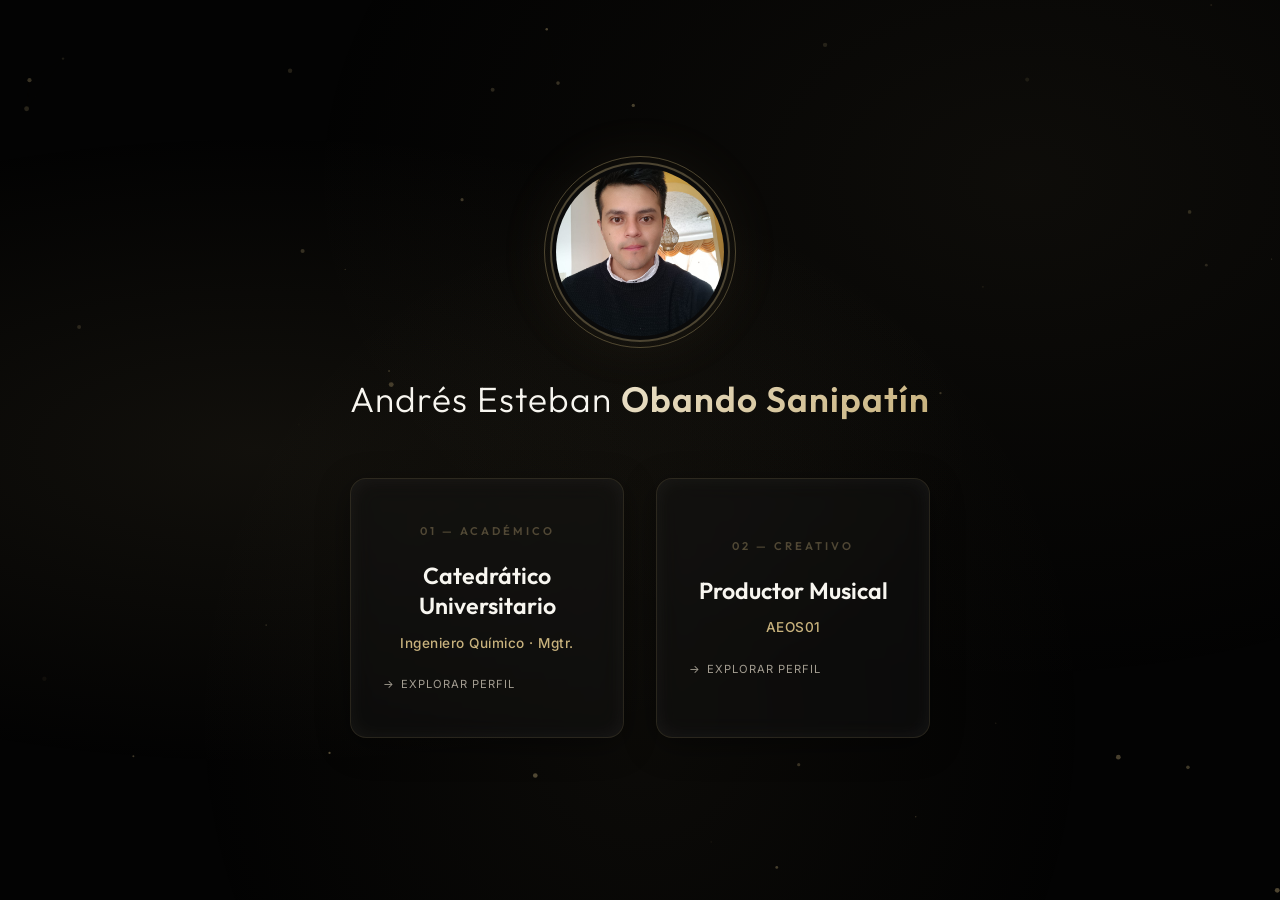
==== commit 8db853d1: "Add files via upload" ====
--- a/index.html
+++ b/index.html
@@ -3,376 +3,79 @@
 <head>
   <meta charset="UTF-8">
   <meta name="viewport" content="width=device-width, initial-scale=1.0">
-  <title>Andrés Obando — Docente · Ingeniero Químico · Productor Musical</title>
-  <meta name="description" content="Portafolio profesional de Andrés Esteban Obando Sanipatín. Docente e Ingeniero Químico en la Universidad Central del Ecuador y Productor Musical como AEOS01.">
+  <title>Andrés Obando — Catedrático Universitario · Productor Musical</title>
+  <meta name="description" content="Portafolio profesional de Andrés Esteban Obando Sanipatín. Catedrático Universitario e Ingeniero Químico en la Universidad Central del Ecuador y Productor Musical como AEOS01.">
   <meta name="author" content="Andrés Esteban Obando Sanipatín">
-  <meta property="og:title" content="Andrés Obando — Docente · Ingeniero Químico · AEOS01">
-  <meta property="og:description" content="Perfil académico y musical de Andrés Esteban Obando Sanipatín.">
-  <meta property="og:type" content="website">
   <link rel="preconnect" href="https://fonts.googleapis.com">
   <link rel="preconnect" href="https://fonts.gstatic.com" crossorigin>
-  <link href="https://fonts.googleapis.com/css2?family=Inter:wght@300;400;500;600;700&display=swap" rel="stylesheet">
+  <link href="https://fonts.googleapis.com/css2?family=Inter:wght@300;400;500;600;700&family=Outfit:wght@300;400;500;600;700;800&display=swap" rel="stylesheet">
   <link rel="stylesheet" href="styles.css">
 </head>
-<body>
+<body class="landing-page">
 
-  <!-- ===== NAVBAR ===== -->
-  <nav class="navbar" role="navigation" aria-label="Navegación principal">
-    <div class="container">
-      <a href="#inicio" class="nav-logo" aria-label="Ir al inicio">
-        <img src="assets/logo.jpeg" alt="AEOS01 Logo" width="36" height="36" loading="eager">
-        <span>AEOS01</span>
-      </a>
-      <button class="nav-toggle" id="navToggle" aria-label="Abrir menú" aria-expanded="false">
-        <span></span><span></span><span></span>
-      </button>
-      <ul class="nav-links" id="navLinks">
-        <li><a href="#inicio">Inicio</a></li>
-        <li><a href="#perfil-academico">Perfil Académico</a></li>
-        <li><a href="#perfil-musical">Perfil Musical</a></li>
-        <li><a href="#experiencia">Experiencia</a></li>
-        <li><a href="#formacion">Formación</a></li>
-        <li><a href="#certificaciones">Certificaciones</a></li>
-        <li><a href="#contacto">Contacto</a></li>
-      </ul>
-    </div>
-  </nav>
+  <div class="ambient-bg"></div>
+  <canvas id="particles-canvas"></canvas>
 
-  <!-- ===== HERO ===== -->
-  <section class="hero" id="inicio">
-    <div class="container">
-      <div class="hero-content">
-        <img src="assets/foto.jpeg" alt="Andrés Esteban Obando Sanipatín" class="hero-photo" width="160" height="160" loading="eager">
+  <div class="landing-wrapper">
+    <div class="landing-content">
 
-        <div class="hero-identities">
-          <!-- Identity 1: Academic -->
-          <div class="identity-card reveal">
-            <div class="identity-number">01 — Académico</div>
-            <h1 class="identity-name">Andrés Esteban Obando Sanipatín</h1>
-            <p class="identity-role">Docente · Ingeniero Químico</p>
-            <p class="identity-desc">Docente e investigador con enfoque en ingeniería química, docencia universitaria, análisis de datos, laboratorios, investigación aplicada y energía.</p>
+      <!-- Photo Flip Card -->
+      <div class="photo-flip-container" tabindex="0" aria-label="Foto de perfil">
+        <div class="photo-flip-card">
+          <div class="photo-face photo-front">
+            <img src="assets/foto.jpeg" alt="Andrés Esteban Obando Sanipatín" width="180" height="180" loading="eager">
           </div>
-
-          <!-- Identity 2: Musical -->
-          <div class="identity-card reveal">
-            <div class="identity-number">02 — Creativo</div>
-            <h2 class="identity-name">AEOS01</h2>
-            <p class="identity-role">Productor Musical</p>
-            <p class="identity-desc">Compositor y productor musical orientado a bandas sonoras, mezcla, masterización y diseño sonoro.</p>
+          <div class="photo-face photo-back">
+            <img src="assets/logo.jpeg" alt="AEOS01 Logo" width="180" height="180" loading="eager">
           </div>
         </div>
       </div>
-    </div>
-  </section>
 
-  <!-- ===== PERFIL ACADÉMICO ===== -->
-  <section id="perfil-academico" style="background: var(--bg-secondary);">
-    <div class="container">
-      <div class="section-label reveal">Perfil Académico</div>
-      <h2 class="section-title reveal">Docencia e <strong>Ingeniería Química</strong></h2>
+      <!-- Name -->
+      <h1 class="landing-name">Andrés Esteban <strong>Obando Sanipatín</strong></h1>
 
-      <p class="profile-intro reveal">Ingeniero Químico con maestrías en Energías Renovables y Docencia Superior Universitaria. Experiencia en docencia, investigación aplicada, análisis de datos y gestión de laboratorios. Actualmente docente auxiliar en la Universidad Central del Ecuador.</p>
+      <!-- Two Flip Buttons -->
+      <div class="identity-buttons">
 
-      <div class="profile-grid">
-        <div class="profile-item reveal">
-          <div class="profile-item-label">Cargo Actual</div>
-          <div class="profile-item-value">Docente Auxiliar 1</div>
-          <div class="profile-item-sub">Universidad Central del Ecuador — Desde abril 2026</div>
-        </div>
-        <div class="profile-item reveal">
-          <div class="profile-item-label">Carrera</div>
-          <div class="profile-item-value">Ingeniería Química</div>
-          <div class="profile-item-sub">Facultad de Ingeniería Química</div>
-        </div>
-        <div class="profile-item reveal">
-          <div class="profile-item-label">Cátedras Actuales</div>
-          <div class="profile-item-value">Química General I · Balance de Energía</div>
-          <div class="profile-item-sub">Periodo lectivo 2026</div>
-        </div>
-        <div class="profile-item reveal">
-          <div class="profile-item-label">Cargo Anterior</div>
-          <div class="profile-item-value">Técnico Docente</div>
-          <div class="profile-item-sub">UCE — Junio 2024 a Abril 2026. Apoyo académico, laboratorios, investigación, nivelación, soporte tecnológico.</div>
-        </div>
+        <!-- Catedrático Universitario -->
+        <a href="catedratico.html" class="identity-flip-container" id="btn-catedratico">
+          <div class="identity-flip-card">
+            <div class="identity-face identity-front">
+              <div class="identity-number">01 — Académico</div>
+              <div class="identity-title">Catedrático Universitario</div>
+              <div class="identity-role">Ingeniero Químico · Mgtr.</div>
+              <div class="identity-click-hint">Explorar perfil</div>
+            </div>
+            <div class="identity-face identity-back-face">
+              <div class="identity-back-name">Ing. Andrés Esteban Obando Sanipatín, Mgtr.</div>
+              <div class="identity-back-role">Catedrático Universitario · Ingeniero Químico</div>
+              <div class="identity-back-desc">Catedrático e investigador con enfoque en ingeniería química, docencia universitaria, análisis de datos, laboratorios, investigación aplicada y energía.</div>
+              <div class="identity-back-cta">Clic para ver más →</div>
+            </div>
+          </div>
+        </a>
+
+        <!-- Productor Musical -->
+        <a href="productor.html" class="identity-flip-container" id="btn-productor">
+          <div class="identity-flip-card">
+            <div class="identity-face identity-front">
+              <div class="identity-number">02 — Creativo</div>
+              <div class="identity-title">Productor Musical</div>
+              <div class="identity-role">AEOS01</div>
+              <div class="identity-click-hint">Explorar perfil</div>
+            </div>
+            <div class="identity-face identity-back-face">
+              <div class="identity-back-name">AEOS01</div>
+              <div class="identity-back-role">Productor Musical</div>
+              <div class="identity-back-desc">Compositor y productor musical orientado a bandas sonoras, mezcla, masterización y diseño sonoro.</div>
+              <div class="identity-back-cta">Clic para ver más →</div>
+            </div>
+          </div>
+        </a>
+
       </div>
     </div>
-  </section>
-
-  <!-- ===== PERFIL MUSICAL ===== -->
-  <section id="perfil-musical">
-    <div class="container">
-      <div class="section-label reveal">Perfil Musical</div>
-      <h2 class="section-title reveal"><strong>AEOS01</strong> — Productor Musical</h2>
-
-      <div class="music-header reveal">
-        <img src="assets/logo.jpeg" alt="AEOS01 Logo" class="music-logo" width="80" height="80" loading="lazy">
-        <div class="music-info">
-          <h3>Andres Esteban Obando Sanipatin</h3>
-          <p>"Just another human being, making music"</p>
-        </div>
-      </div>
-
-      <div class="section-label reveal" style="margin-bottom:20px;">Tracks Destacados</div>
-
-      <ul class="tracks-list">
-        <li class="track-item reveal">
-          <span class="track-number">01</span>
-          <span class="track-title">Boss Fight - AVANCE - 001</span>
-          <span class="track-tag">Original</span>
-        </li>
-        <li class="track-item reveal">
-          <span class="track-number">02</span>
-          <span class="track-title">NeverLeaveTheNightAlone</span>
-          <span class="track-tag">Mix &amp; Master</span>
-        </li>
-        <li class="track-item reveal">
-          <span class="track-number">03</span>
-          <span class="track-title">Sant Jordi V2</span>
-          <span class="track-tag">Mix &amp; Master</span>
-        </li>
-        <li class="track-item reveal">
-          <span class="track-number">04</span>
-          <span class="track-title">DevilsWords - Actions</span>
-          <span class="track-tag">Mix &amp; Master</span>
-        </li>
-        <li class="track-item reveal">
-          <span class="track-number">05</span>
-          <span class="track-title">SouthOfTheWater</span>
-          <span class="track-tag">Mix &amp; Master</span>
-        </li>
-        <li class="track-item reveal">
-          <span class="track-number">06</span>
-          <span class="track-title">Catch The Wave</span>
-          <span class="track-tag">Mix &amp; Master</span>
-        </li>
-        <li class="track-item reveal">
-          <span class="track-number">07</span>
-          <span class="track-title">MisteryClock - Original Soundtrack</span>
-          <span class="track-tag">OST</span>
-        </li>
-        <li class="track-item reveal">
-          <span class="track-number">08</span>
-          <span class="track-title">GoblinTime - Main Theme</span>
-          <span class="track-tag">OST</span>
-        </li>
-        <li class="track-item reveal">
-          <span class="track-number">09</span>
-          <span class="track-title">Anuther Story - Intro Menu Theme - Loop</span>
-          <span class="track-tag">OST</span>
-        </li>
-      </ul>
-
-      <div style="margin-top:32px;" class="reveal">
-        <a href="https://soundcloud.com/aeos01" target="_blank" rel="noopener noreferrer" class="btn btn-outline">♫ Escuchar en SoundCloud</a>
-      </div>
-    </div>
-  </section>
-
-  <!-- ===== EXPERIENCIA ===== -->
-  <section id="experiencia" style="background: var(--bg-secondary);">
-    <div class="container">
-      <div class="section-label reveal">Trayectoria</div>
-      <h2 class="section-title reveal">Experiencia <strong>Profesional</strong></h2>
-
-      <div class="timeline">
-        <div class="timeline-item reveal">
-          <div class="timeline-date">Abril 2026 — Actualidad</div>
-          <h3 class="timeline-title">Docente Auxiliar 1</h3>
-          <p class="timeline-place">Universidad Central del Ecuador</p>
-          <p class="timeline-desc">Docencia en Química General I y Balance de Energía en la carrera de Ingeniería Química.</p>
-        </div>
-
-        <div class="timeline-item reveal">
-          <div class="timeline-date">Junio 2024 — Abril 2026</div>
-          <h3 class="timeline-title">Técnico Docente</h3>
-          <p class="timeline-place">Universidad Central del Ecuador — Facultad de Ingeniería Química</p>
-          <p class="timeline-desc">Apoyo académico, gestión de laboratorios, investigación, nivelación y soporte tecnológico.</p>
-        </div>
-
-        <div class="timeline-item reveal">
-          <div class="timeline-date">Mayo 2024 — Junio 2024</div>
-          <h3 class="timeline-title">Docente</h3>
-          <p class="timeline-place">Preuniversitario Politécnica</p>
-        </div>
-
-        <div class="timeline-item reveal">
-          <div class="timeline-date">Octubre 2023 — Diciembre 2023</div>
-          <h3 class="timeline-title">Analista de Datos</h3>
-          <p class="timeline-place">ESPE INNOVATIVA</p>
-        </div>
-
-        <div class="timeline-item reveal">
-          <div class="timeline-date">Febrero 2022 — Abril 2024</div>
-          <h3 class="timeline-title">Docente Particular</h3>
-          <p class="timeline-place">Grupo Impulsar</p>
-        </div>
-
-        <div class="timeline-item reveal">
-          <div class="timeline-date">Agosto 2022 — Noviembre 2022</div>
-          <h3 class="timeline-title">Asistente de Investigación</h3>
-          <p class="timeline-place">Escuela Politécnica Nacional</p>
-        </div>
-
-        <div class="timeline-item reveal">
-          <div class="timeline-date">Noviembre 2020 — Abril 2022</div>
-          <h3 class="timeline-title">Docente</h3>
-          <p class="timeline-place">Instituto Superior Tecnológico Superarse</p>
-        </div>
-
-        <div class="timeline-item reveal">
-          <div class="timeline-date">Abril 2022 — Actualidad</div>
-          <h3 class="timeline-title">Productor Musical</h3>
-          <p class="timeline-place">Shaman Llama Games</p>
-          <p class="timeline-desc">Composición de bandas sonoras, sound design y mezcla/masterización para videojuegos.</p>
-        </div>
-      </div>
-    </div>
-  </section>
-
-  <!-- ===== FORMACIÓN ===== -->
-  <section id="formacion">
-    <div class="container">
-      <div class="section-label reveal">Formación Académica</div>
-      <h2 class="section-title reveal">Educación <strong>Formal</strong></h2>
-
-      <div class="edu-grid">
-        <div class="edu-card reveal">
-          <div class="edu-icon">🎓</div>
-          <h3 class="edu-degree">Máster en Energías Renovables</h3>
-          <p class="edu-school">Universidad Internacional de La Rioja (UNIR)</p>
-        </div>
-        <div class="edu-card reveal">
-          <div class="edu-icon">🎓</div>
-          <h3 class="edu-degree">Máster en Docencia Superior Universitaria</h3>
-          <p class="edu-school">Universidad Internacional de La Rioja (UNIR)</p>
-        </div>
-        <div class="edu-card reveal">
-          <div class="edu-icon">⚗️</div>
-          <h3 class="edu-degree">Ingeniero Químico</h3>
-          <p class="edu-school">Escuela Politécnica Nacional</p>
-        </div>
-        <div class="edu-card reveal">
-          <div class="edu-icon">🎵</div>
-          <h3 class="edu-degree">Productor Musical</h3>
-          <p class="edu-school">Instituto Superior Tecnológico de Artes Visuales</p>
-        </div>
-      </div>
-    </div>
-  </section>
-
-  <!-- ===== CERTIFICACIONES ===== -->
-  <section id="certificaciones" style="background: var(--bg-secondary);">
-    <div class="container">
-      <div class="section-label reveal">Certificaciones</div>
-      <h2 class="section-title reveal">Desarrollo <strong>Continuo</strong></h2>
-
-      <div class="cert-grid">
-        <div class="cert-item reveal"><span class="cert-dot"></span> Programación en Python y Manejo de Datos</div>
-        <div class="cert-item reveal"><span class="cert-dot"></span> Aplicación de la IA en la Educación Superior</div>
-        <div class="cert-item reveal"><span class="cert-dot"></span> Formación de Formadores</div>
-        <div class="cert-item reveal"><span class="cert-dot"></span> Metodología de la Investigación</div>
-        <div class="cert-item reveal"><span class="cert-dot"></span> Introducción a la normativa ISO/IEC 17025</div>
-        <div class="cert-item reveal"><span class="cert-dot"></span> Fundamentos de Contratación Pública</div>
-        <div class="cert-item reveal"><span class="cert-dot"></span> Inglés B1</div>
-      </div>
-    </div>
-  </section>
-
-  <!-- ===== HABILIDADES ===== -->
-  <section id="habilidades">
-    <div class="container">
-      <div class="section-label reveal">Competencias</div>
-      <h2 class="section-title reveal">Habilidades <strong>Técnicas y Creativas</strong></h2>
-
-      <div class="skills-grid">
-        <div class="skills-column reveal">
-          <h3>Académicas / Técnicas</h3>
-          <div class="skill-tags">
-            <span class="skill-tag">Docencia universitaria</span>
-            <span class="skill-tag">Ingeniería química</span>
-            <span class="skill-tag">Balance de energía</span>
-            <span class="skill-tag">Química general</span>
-            <span class="skill-tag">Laboratorio y QC</span>
-            <span class="skill-tag">Investigación aplicada</span>
-            <span class="skill-tag">Análisis de datos</span>
-            <span class="skill-tag">SPSS</span>
-            <span class="skill-tag">CSPro</span>
-            <span class="skill-tag">Statgraphics</span>
-            <span class="skill-tag">Python</span>
-            <span class="skill-tag">Moodle</span>
-            <span class="skill-tag">Teams</span>
-            <span class="skill-tag">Google Workspace</span>
-            <span class="skill-tag">Office 365</span>
-            <span class="skill-tag">IA aplicada a educación</span>
-          </div>
-        </div>
-        <div class="skills-column reveal">
-          <h3>Creativas / Musicales</h3>
-          <div class="skill-tags">
-            <span class="skill-tag">Composición musical</span>
-            <span class="skill-tag">Producción musical</span>
-            <span class="skill-tag">Mezcla y masterización</span>
-            <span class="skill-tag">Sound design</span>
-            <span class="skill-tag">Foley</span>
-            <span class="skill-tag">Pro Tools</span>
-            <span class="skill-tag">Ableton Live</span>
-            <span class="skill-tag">Reaper</span>
-            <span class="skill-tag">Adobe Premiere</span>
-            <span class="skill-tag">Photoshop</span>
-            <span class="skill-tag">Illustrator</span>
-          </div>
-        </div>
-      </div>
-    </div>
-  </section>
-
-  <!-- ===== CONTACTO ===== -->
-  <section id="contacto" style="background: var(--bg-secondary);">
-    <div class="container">
-      <div class="section-label reveal">Contacto</div>
-      <h2 class="section-title reveal">Conectemos</h2>
-
-      <div class="contact-content">
-        <p class="contact-text reveal">Si deseas contactarme para oportunidades académicas, proyectos de investigación o colaboraciones musicales, no dudes en escribirme.</p>
-
-        <div class="contact-links">
-          <a href="mailto:andresobando.aeos@gmail.com" class="contact-link reveal">
-            <span class="contact-link-icon">✉</span>
-            <div>
-              <div class="contact-link-label">Email</div>
-              <div class="contact-link-text">andresobando.aeos@gmail.com</div>
-            </div>
-          </a>
-          <a href="https://www.linkedin.com/in/andres-obando-sanipatin/" target="_blank" rel="noopener noreferrer" class="contact-link reveal">
-            <span class="contact-link-icon">in</span>
-            <div>
-              <div class="contact-link-label">LinkedIn</div>
-              <div class="contact-link-text">andres-obando-sanipatin</div>
-            </div>
-          </a>
-          <a href="https://soundcloud.com/aeos01" target="_blank" rel="noopener noreferrer" class="contact-link reveal">
-            <span class="contact-link-icon">♫</span>
-            <div>
-              <div class="contact-link-label">SoundCloud</div>
-              <div class="contact-link-text">AEOS01</div>
-            </div>
-          </a>
-        </div>
-
-        <div class="contact-buttons reveal">
-          <a href="assets/CV_AndresObando.pdf" download class="btn btn-primary">↓ Descargar CV PDF</a>
-          <a href="https://soundcloud.com/aeos01" target="_blank" rel="noopener noreferrer" class="btn btn-outline">♫ Escuchar en SoundCloud</a>
-        </div>
-      </div>
-    </div>
-  </section>
-
-  <!-- ===== FOOTER ===== -->
-  <footer class="footer">
-    <div class="container">
-      <p>Andrés Esteban Obando Sanipatín <span>·</span> AEOS01 <span>·</span> 2026</p>
-    </div>
-  </footer>
+  </div>
 
   <script src="script.js"></script>
 </body>
--- a/styles.css
+++ b/styles.css
@@ -2,794 +2,586 @@
 *, *::before, *::after { margin: 0; padding: 0; box-sizing: border-box; }
 
 :root {
-  --bg-primary: #050505;
-  --bg-secondary: #101010;
-  --bg-card: #0a0a0a;
+  --bg-primary: #030303;
+  --bg-secondary: #0a0a0a;
+  --bg-card: rgba(15, 15, 15, 0.6);
+  --glass-bg: rgba(20, 20, 20, 0.4);
+  --glass-border: rgba(255, 255, 255, 0.05);
   --gold: #C8B27D;
-  --gold-soft: #E0D2A8;
+  --gold-soft: #EAE0C8;
   --gold-dim: rgba(200,178,125,0.35);
   --gold-glow: rgba(200,178,125,0.15);
-  --text-primary: #F5F2EA;
-  --text-secondary: #CFC7B6;
-  --text-muted: #8a8477;
-  --border: rgba(200,178,125,0.2);
-  --border-strong: rgba(200,178,125,0.35);
-  --radius: 12px;
-  --transition: 0.3s cubic-bezier(0.4, 0, 0.2, 1);
-}
-
-html {
-  scroll-behavior: smooth;
-  font-size: 16px;
-  -webkit-font-smoothing: antialiased;
-  -moz-osx-font-smoothing: grayscale;
-}
-
-body {
-  font-family: 'Inter', sans-serif;
-  background: var(--bg-primary);
-  color: var(--text-primary);
-  line-height: 1.7;
-  overflow-x: hidden;
-}
-
+  --gold-gradient: linear-gradient(135deg, #EAE0C8 0%, #C8B27D 100%);
+  --text-primary: #F8F6F0;
+  --text-secondary: #D4CFC4;
+  --text-muted: #A39D91; /* Improved contrast */
+  --border: rgba(200,178,125,0.15);
+  --border-strong: rgba(200,178,125,0.4);
+  --radius: 16px;
+  --transition: 0.4s cubic-bezier(0.16, 1, 0.3, 1);
+  --font-heading: 'Outfit', sans-serif;
+  --font-body: 'Inter', sans-serif;
+}
+
+html { scroll-behavior: smooth; font-size: 16px; -webkit-font-smoothing: antialiased; }
+body { font-family: var(--font-body); background: var(--bg-primary); color: var(--text-primary); line-height: 1.7; overflow-x: hidden; }
 a { color: var(--gold); text-decoration: none; transition: color var(--transition); }
 a:hover { color: var(--gold-soft); }
-
 img { max-width: 100%; height: auto; display: block; }
-
-.container {
-  max-width: 1100px;
-  margin: 0 auto;
-  padding: 0 24px;
-}
+.container { max-width: 1100px; margin: 0 auto; padding: 0 24px; }
 
 /* ===== SCROLLBAR ===== */
 ::-webkit-scrollbar { width: 6px; }
 ::-webkit-scrollbar-track { background: var(--bg-primary); }
 ::-webkit-scrollbar-thumb { background: var(--gold-dim); border-radius: 3px; }
 
-/* ===== NAVBAR ===== */
+/* ===== PARTICLE CANVAS ===== */
+#particles-canvas {
+  position: fixed; top: 0; left: 0; width: 100%; height: 100%;
+  pointer-events: none; z-index: 0;
+}
+
+/* ========================================
+   LANDING PAGE
+   ======================================== */
+.landing-page { overflow: hidden; }
+.landing-page .landing-wrapper {
+  min-height: 100vh; display: flex; align-items: center; justify-content: center;
+  position: relative; z-index: 1;
+}
+.landing-content { text-align: center; max-width: 900px; padding: 40px 24px; }
+
+/* --- Photo Flip Card (circular) --- */
+.photo-flip-container {
+  perspective: 1000px; width: 180px; height: 180px; margin: 0 auto 28px; cursor: pointer; position: relative;
+}
+.photo-flip-card {
+  width: 100%; height: 100%; position: relative;
+  transform-style: preserve-3d; transition: transform 0.7s cubic-bezier(0.4, 0, 0.2, 1);
+}
+.photo-flip-container:hover .photo-flip-card,
+.photo-flip-container:focus-visible .photo-flip-card { transform: rotateY(180deg); }
+.photo-flip-container:focus-visible { outline: 2px solid var(--gold); outline-offset: 10px; border-radius: 50%; }
+.photo-face {
+  position: absolute; width: 100%; height: 100%; backface-visibility: hidden;
+  border-radius: 50%; overflow: hidden; border: 2px solid var(--gold-dim);
+  padding: 4px; background: var(--bg-secondary);
+  box-shadow: 0 0 60px rgba(200,178,125,0.08);
+}
+.photo-face img { width: 100%; height: 100%; object-fit: cover; border-radius: 50%; }
+.photo-back { transform: rotateY(180deg); }
+
+/* Glow pulse around photo */
+.photo-flip-container::after {
+  content: ''; position: absolute; top: -6px; left: -6px; right: -6px; bottom: -6px;
+  border-radius: 50%; border: 1px solid var(--gold-dim);
+  animation: pulse-ring 3s ease-in-out infinite;
+  pointer-events: none;
+}
+@keyframes pulse-ring {
+  0%, 100% { opacity: 0.3; transform: scale(1); }
+  50% { opacity: 0.7; transform: scale(1.04); }
+}
+
+/* --- Landing Name --- */
+.landing-name {
+  font-family: var(--font-heading);
+  font-size: 2.2rem; font-weight: 300; color: var(--text-primary);
+  letter-spacing: 1px; margin-bottom: 48px;
+  opacity: 0; animation: fadeUp 0.8s 0.3s forwards;
+}
+.landing-name strong { font-weight: 600; background: var(--gold-gradient); -webkit-background-clip: text; -webkit-text-fill-color: transparent; }
+
+/* --- Identity Flip Buttons --- */
+.identity-buttons { display: grid; grid-template-columns: 1fr 1fr; gap: 32px; }
+
+.identity-flip-container {
+  perspective: 1000px; min-height: 260px; cursor: pointer;
+  text-decoration: none;
+}
+.identity-flip-card {
+  width: 100%; height: 100%; min-height: 260px; position: relative;
+  transform-style: preserve-3d; transition: transform 0.7s cubic-bezier(0.4, 0, 0.2, 1);
+}
+.identity-flip-container:hover .identity-flip-card,
+.identity-flip-container:focus-visible .identity-flip-card { transform: rotateY(180deg); }
+.identity-flip-container:focus-visible { outline: 2px solid var(--gold); outline-offset: 4px; border-radius: var(--radius); }
+
+.identity-face {
+  position: absolute; width: 100%; height: 100%; backface-visibility: hidden;
+  border: 1px solid var(--border); border-radius: var(--radius);
+  background: var(--glass-bg); backdrop-filter: blur(12px); -webkit-backdrop-filter: blur(12px);
+  padding: 36px 32px;
+  display: flex; flex-direction: column; justify-content: center;
+  overflow: hidden;
+  box-shadow: inset 0 0 20px var(--glass-border), 0 8px 32px rgba(0,0,0,0.4);
+}
+.identity-face::before {
+  content: ''; position: absolute; top: 0; left: 0; width: 100%; height: 2px;
+  background: var(--gold-gradient);
+  opacity: 0; transition: opacity var(--transition);
+}
+.identity-flip-container:hover .identity-front::before { opacity: 1; }
+
+.identity-back-face {
+  transform: rotateY(180deg);
+  justify-content: flex-start;
+  padding-top: 28px;
+}
+.identity-back-face::before { opacity: 1 !important; }
+
+.identity-number {
+  font-family: var(--font-heading);
+  font-size: 0.7rem; letter-spacing: 3px; color: var(--gold-dim);
+  text-transform: uppercase; margin-bottom: 20px; font-weight: 600;
+}
+.identity-title {
+  font-family: var(--font-heading);
+  font-size: 1.45rem; font-weight: 600; color: var(--text-primary);
+  margin-bottom: 10px; line-height: 1.3;
+}
+.identity-role {
+  font-size: 0.85rem; color: var(--gold); font-weight: 500;
+  letter-spacing: 0.5px;
+}
+.identity-click-hint {
+  font-size: 0.7rem; color: var(--text-muted); margin-top: 20px;
+  letter-spacing: 1px; text-transform: uppercase;
+  display: flex; align-items: center; gap: 6px;
+}
+.identity-click-hint::before {
+  content: '→'; transition: transform var(--transition);
+}
+.identity-flip-container:hover .identity-click-hint::before {
+  transform: translateX(4px);
+}
+
+/* Back face content */
+.identity-back-name {
+  font-family: var(--font-heading);
+  font-size: 0.95rem; font-weight: 600; color: var(--gold-soft);
+  margin-bottom: 6px; line-height: 1.4;
+}
+.identity-back-role {
+  font-size: 0.72rem; color: var(--gold); margin-bottom: 16px;
+  letter-spacing: 0.5px; font-weight: 500;
+}
+.identity-back-desc {
+  font-size: 0.78rem; color: var(--text-secondary); line-height: 1.8;
+}
+.identity-back-cta {
+  margin-top: auto; padding-top: 20px; font-size: 0.7rem;
+  color: var(--gold); letter-spacing: 1px; text-transform: uppercase;
+  font-weight: 600;
+}
+
+/* Landing entrance animations */
+@keyframes fadeUp {
+  from { opacity: 0; transform: translateY(24px); }
+  to { opacity: 1; transform: translateY(0); }
+}
+.landing-content .photo-flip-container { opacity: 0; animation: fadeUp 0.8s 0.1s forwards; }
+.landing-content .identity-buttons { opacity: 0; animation: fadeUp 0.8s 0.5s forwards; }
+
+/* ========================================
+   SUB-PAGE NAVBAR
+   ======================================== */
 .navbar {
-  position: fixed;
-  top: 0; left: 0; right: 0;
-  z-index: 1000;
-  padding: 16px 0;
-  background: rgba(5,5,5,0.85);
-  backdrop-filter: blur(20px);
-  -webkit-backdrop-filter: blur(20px);
-  border-bottom: 1px solid transparent;
-  transition: all var(--transition);
-}
-
-.navbar.scrolled {
-  padding: 10px 0;
-  border-bottom-color: var(--border);
-}
-
-.navbar .container {
-  display: flex;
-  align-items: center;
-  justify-content: space-between;
-}
-
-.nav-logo {
-  display: flex;
-  align-items: center;
-  gap: 10px;
-}
-
-.nav-logo img {
-  width: 36px;
-  height: 36px;
-  border-radius: 50%;
-  object-fit: cover;
-}
-
+  position: fixed; top: 0; left: 0; right: 0; z-index: 1000;
+  padding: 16px 0; background: rgba(3, 3, 3, 0.75);
+  backdrop-filter: blur(20px); -webkit-backdrop-filter: blur(20px);
+  border-bottom: 1px solid rgba(200,178,125,0.05); transition: all var(--transition);
+}
+.navbar.scrolled { padding: 12px 0; border-bottom-color: var(--border); box-shadow: 0 4px 30px rgba(0,0,0,0.5); }
+.navbar .container { display: flex; align-items: center; justify-content: space-between; }
+
+.nav-logo { display: flex; align-items: center; gap: 10px; }
+.nav-logo img { width: 36px; height: 36px; border-radius: 50%; object-fit: cover; }
 .nav-logo span {
-  font-size: 0.85rem;
-  font-weight: 600;
-  letter-spacing: 2px;
-  color: var(--gold);
-  text-transform: uppercase;
-}
-
-.nav-links {
-  display: flex;
-  gap: 28px;
-  list-style: none;
-}
-
+  font-size: 0.85rem; font-weight: 600; letter-spacing: 2px;
+  color: var(--gold); text-transform: uppercase;
+}
+
+.nav-links { display: flex; gap: 28px; list-style: none; }
 .nav-links a {
-  font-size: 0.8rem;
-  font-weight: 500;
-  letter-spacing: 0.5px;
-  color: var(--text-secondary);
-  transition: color var(--transition);
-  position: relative;
-}
-
+  font-size: 0.8rem; font-weight: 500; letter-spacing: 0.5px;
+  color: var(--text-secondary); transition: color var(--transition); position: relative;
+}
 .nav-links a::after {
-  content: '';
-  position: absolute;
-  bottom: -4px; left: 0;
-  width: 0; height: 1px;
-  background: var(--gold);
-  transition: width var(--transition);
-}
-
-.nav-links a:hover,
-.nav-links a.active {
-  color: var(--gold);
-}
-
-.nav-links a:hover::after,
-.nav-links a.active::after {
-  width: 100%;
-}
+  content: ''; position: absolute; bottom: -4px; left: 0;
+  width: 0; height: 1px; background: var(--gold); transition: width var(--transition);
+}
+.nav-links a:hover, .nav-links a.active { color: var(--gold); }
+.nav-links a:hover::after, .nav-links a.active::after { width: 100%; }
 
 .nav-toggle {
-  display: none;
-  flex-direction: column;
-  gap: 5px;
-  cursor: pointer;
-  background: none;
-  border: none;
-  padding: 4px;
-}
-
-.nav-toggle span {
-  width: 22px;
-  height: 1.5px;
-  background: var(--gold);
-  transition: all var(--transition);
-}
-
-/* ===== SECTION BASE ===== */
-section {
-  padding: 100px 0;
-  position: relative;
-}
+  display: none; flex-direction: column; gap: 5px; cursor: pointer;
+  background: none; border: none; padding: 4px;
+}
+.nav-toggle span { width: 22px; height: 1.5px; background: var(--gold); transition: all var(--transition); }
+
+/* ========================================
+   SECTION BASE
+   ======================================== */
+section { padding: 100px 0; position: relative; }
 
 .section-label {
-  font-size: 0.7rem;
-  font-weight: 600;
-  letter-spacing: 3px;
-  text-transform: uppercase;
-  color: var(--gold);
-  margin-bottom: 12px;
-  display: flex;
-  align-items: center;
-  gap: 12px;
-}
-
-.section-label::before {
-  content: '';
-  width: 24px;
-  height: 1px;
-  background: var(--gold);
-}
+  font-size: 0.7rem; font-weight: 600; letter-spacing: 3px;
+  text-transform: uppercase; color: var(--gold); margin-bottom: 12px;
+  display: flex; align-items: center; gap: 12px;
+}
+.section-label::before { content: ''; width: 24px; height: 1px; background: var(--gold); }
 
 .section-title {
-  font-size: 2rem;
-  font-weight: 300;
-  letter-spacing: -0.5px;
-  color: var(--text-primary);
-  margin-bottom: 48px;
-  line-height: 1.3;
-}
-
-.section-title strong {
-  font-weight: 600;
-  color: var(--gold-soft);
-}
-
-.divider {
-  width: 60px;
-  height: 1px;
-  background: linear-gradient(90deg, var(--gold), transparent);
-  margin: 48px 0;
-}
-
-/* ===== HERO ===== */
-.hero {
-  min-height: 100vh;
-  display: flex;
-  align-items: center;
-  justify-content: center;
-  padding-top: 80px;
-  position: relative;
-  overflow: hidden;
-}
-
-.hero::before {
-  content: '';
-  position: absolute;
-  top: -50%;
-  left: 50%;
-  transform: translateX(-50%);
-  width: 600px;
-  height: 600px;
+  font-family: var(--font-heading);
+  font-size: 2.2rem; font-weight: 300; letter-spacing: -0.5px;
+  color: var(--text-primary); margin-bottom: 48px; line-height: 1.3;
+}
+.section-title strong { font-weight: 600; background: var(--gold-gradient); -webkit-background-clip: text; -webkit-text-fill-color: transparent; }
+
+/* ========================================
+   SUB-PAGE HERO
+   ======================================== */
+.page-hero {
+  min-height: 60vh; display: flex; align-items: center;
+  padding-top: 100px; position: relative; overflow: hidden;
+}
+.page-hero::before {
+  content: ''; position: absolute; top: -50%; left: 50%; transform: translateX(-50%);
+  width: 600px; height: 600px;
   background: radial-gradient(circle, rgba(200,178,125,0.06) 0%, transparent 70%);
   pointer-events: none;
 }
 
-.hero-content {
-  text-align: center;
-  max-width: 800px;
-}
-
-.hero-photo {
-  width: 160px;
-  height: 160px;
-  border-radius: 50%;
-  object-fit: cover;
-  border: 2px solid var(--gold-dim);
-  padding: 4px;
-  margin: 0 auto 40px;
-  background: var(--bg-secondary);
-  box-shadow: 0 0 60px rgba(200,178,125,0.08);
-  transition: border-color var(--transition);
-}
-
-.hero-photo:hover {
-  border-color: var(--gold);
-}
-
-.hero-identities {
-  display: grid;
-  grid-template-columns: 1fr 1fr;
-  gap: 32px;
-  margin-top: 16px;
-}
-
-.identity-card {
-  padding: 32px 28px;
+.page-hero-content { text-align: center; max-width: 700px; margin: 0 auto; }
+
+.page-hero-logo {
+  width: 90px; height: 90px; border-radius: 50%; object-fit: cover;
+  border: 1px solid var(--border-strong); margin: 0 auto 24px;
+  transition: transform var(--transition), box-shadow var(--transition);
+}
+.page-hero-logo:hover {
+  transform: scale(1.05);
+  box-shadow: 0 0 40px rgba(200,178,125,0.15);
+}
+
+.page-hero-name {
+  font-family: var(--font-heading);
+  font-size: 2.2rem; font-weight: 600; color: var(--text-primary);
+  margin-bottom: 8px; line-height: 1.3;
+}
+.page-hero-subtitle {
+  font-size: 1rem; color: var(--gold); font-weight: 500;
+  letter-spacing: 0.5px; margin-bottom: 12px;
+}
+.page-hero-quote {
+  font-size: 0.95rem; color: var(--text-secondary); font-style: italic;
+  margin-bottom: 32px;
+}
+.page-hero-buttons { display: flex; gap: 16px; justify-content: center; flex-wrap: wrap; }
+
+/* ========================================
+   BUTTONS
+   ======================================== */
+.btn {
+  display: inline-flex; align-items: center; gap: 8px;
+  padding: 14px 32px; border-radius: 30px; font-size: 0.85rem;
+  font-weight: 600; letter-spacing: 0.5px; cursor: pointer;
+  transition: all var(--transition); border: none; font-family: inherit;
+  position: relative; overflow: hidden;
+}
+.btn-primary {
+  background: var(--gold-gradient); color: var(--bg-primary);
+  box-shadow: 0 4px 15px rgba(200,178,125,0.2);
+}
+.btn-primary:hover {
+  transform: translateY(-2px); box-shadow: 0 8px 25px rgba(200,178,125,0.4);
+}
+.btn-outline {
+  background: transparent; color: var(--gold); border: 1px solid var(--border-strong);
+  backdrop-filter: blur(4px); -webkit-backdrop-filter: blur(4px);
+}
+.btn-outline:hover {
+  background: var(--gold-glow); border-color: var(--gold); transform: translateY(-2px);
+}
+
+/* ========================================
+   TIMELINE
+   ======================================== */
+.timeline { position: relative; padding-left: 32px; }
+.timeline::before {
+  content: ''; position: absolute; left: 0; top: 0; bottom: 0; width: 1px;
+  background: linear-gradient(180deg, var(--gold), var(--gold-dim), transparent);
+}
+.timeline-item { position: relative; padding: 0 0 48px 28px; }
+.timeline-item:last-child { padding-bottom: 0; }
+.timeline-item::before {
+  content: ''; position: absolute; left: -36px; top: 6px;
+  width: 9px; height: 9px; border-radius: 50%;
+  border: 2px solid var(--gold); background: var(--bg-primary);
+  transition: background var(--transition);
+}
+.timeline-item:hover::before { background: var(--gold); }
+.timeline-date {
+  font-family: var(--font-heading);
+  font-size: 0.75rem; letter-spacing: 2px; text-transform: uppercase;
+  color: var(--gold); margin-bottom: 6px; font-weight: 600;
+}
+.timeline-title { font-family: var(--font-heading); font-size: 1.15rem; font-weight: 600; color: var(--text-primary); margin-bottom: 4px; }
+.timeline-place { font-size: 0.85rem; color: var(--text-secondary); margin-bottom: 8px; }
+.timeline-desc { font-size: 0.82rem; color: var(--text-muted); line-height: 1.6; }
+
+/* ========================================
+   EDUCATION CARDS
+   ======================================== */
+.edu-grid { display: grid; grid-template-columns: 1fr 1fr; gap: 24px; }
+.edu-card {
+  padding: 32px; border: 1px solid var(--border); border-radius: var(--radius);
+  background: var(--glass-bg); backdrop-filter: blur(10px); -webkit-backdrop-filter: blur(10px);
+  transition: all var(--transition); position: relative;
+  box-shadow: inset 0 0 20px var(--glass-border);
+}
+.edu-card::after {
+  content: ''; position: absolute; top: 0; left: 32px; right: 32px; height: 1px;
+  background: linear-gradient(90deg, transparent, var(--gold-dim), transparent);
+}
+.edu-card:hover { border-color: var(--gold); transform: translateY(-4px); box-shadow: inset 0 0 20px var(--glass-border), 0 8px 24px var(--gold-glow); }
+.edu-icon { font-size: 1.8rem; margin-bottom: 16px; }
+.edu-degree { font-family: var(--font-heading); font-size: 1.1rem; font-weight: 600; color: var(--text-primary); margin-bottom: 8px; line-height: 1.4; }
+.edu-school { font-size: 0.85rem; color: var(--gold); letter-spacing: 0.5px; }
+
+/* ========================================
+   CERTIFICATIONS
+   ======================================== */
+.cert-grid { display: grid; grid-template-columns: repeat(3, 1fr); gap: 20px; }
+.cert-item {
+  padding: 24px; border: 1px solid var(--border); border-radius: var(--radius);
+  background: var(--glass-bg); backdrop-filter: blur(10px); -webkit-backdrop-filter: blur(10px);
+  font-size: 0.9rem; color: var(--text-primary); font-weight: 500;
+  transition: all var(--transition); display: flex; align-items: flex-start; gap: 12px;
+  box-shadow: inset 0 0 20px var(--glass-border);
+}
+.cert-item:hover { border-color: var(--gold); transform: translateY(-3px); box-shadow: inset 0 0 20px var(--glass-border), 0 8px 24px var(--gold-glow); }
+.cert-dot {
+  width: 8px; height: 8px; border-radius: 50%; background: var(--gold-gradient);
+  flex-shrink: 0; margin-top: 6px; box-shadow: 0 0 8px var(--gold);
+}
+
+/* ========================================
+   SKILLS
+   ======================================== */
+.skills-grid { display: grid; grid-template-columns: 1fr 1fr; gap: 32px; }
+.skills-column h3 {
+  font-size: 0.9rem; font-weight: 600; color: var(--gold);
+  margin-bottom: 20px; letter-spacing: 1px; text-transform: uppercase;
+  display: flex; align-items: center; gap: 10px;
+}
+.skills-column h3::after { content: ''; flex: 1; height: 1px; background: var(--border); }
+.skill-tags { display: flex; flex-wrap: wrap; gap: 8px; }
+.skill-tag {
+  padding: 7px 16px; border: 1px solid var(--border); border-radius: 20px;
+  font-size: 0.78rem; color: var(--text-secondary); background: var(--bg-card);
+  transition: all var(--transition);
+}
+.skill-tag:hover { border-color: var(--gold); color: var(--gold); }
+
+/* ========================================
+   TRACKS LIST & EMBEDS
+   ======================================== */
+.tracks-grid {
+  display: grid; grid-template-columns: 1fr 1fr; gap: 24px;
+}
+.track-embed {
+  border-radius: var(--radius); overflow: hidden;
+  box-shadow: 0 4px 20px rgba(0,0,0,0.3);
+  transition: transform var(--transition), box-shadow var(--transition);
+  background: var(--glass-bg);
   border: 1px solid var(--border);
+}
+.track-embed:hover {
+  transform: translateY(-4px); box-shadow: 0 8px 30px var(--gold-glow); border-color: var(--gold);
+}
+.embed-header {
+  padding: 10px 18px;
+  border-bottom: 1px solid rgba(255, 255, 255, 0.05);
+  display: flex; align-items: center; justify-content: space-between;
+  background: rgba(0, 0, 0, 0.4);
+}
+@media (max-width: 768px) {
+  .tracks-grid { grid-template-columns: 1fr; }
+}
+
+/* Fallback list styles if needed */
+.tracks-list { list-style: none; display: flex; flex-direction: column; gap: 12px; }
+.track-item {
+  display: flex; align-items: center; justify-content: space-between;
+  padding: 18px 24px; border: 1px solid var(--border);
+  transition: all var(--transition); text-decoration: none;
   border-radius: var(--radius);
-  background: var(--bg-card);
-  text-align: left;
+  background: var(--glass-bg); backdrop-filter: blur(10px); -webkit-backdrop-filter: blur(10px);
+  box-shadow: inset 0 0 20px var(--glass-border);
+}
+.track-item:hover { 
+  background: var(--glass-bg); padding-left: 28px; border-color: var(--gold);
+  transform: translateY(-2px); box-shadow: inset 0 0 20px var(--glass-border), 0 8px 24px var(--gold-glow);
+}
+a.track-item { color: inherit; }
+a.track-item:hover { color: inherit; }
+.track-number { font-size: 0.75rem; color: var(--text-muted); font-variant-numeric: tabular-nums; min-width: 28px; }
+.track-title { flex: 1; font-family: var(--font-heading); font-size: 1rem; color: var(--text-primary); font-weight: 500; }
+.track-tag {
+  font-size: 0.7rem; color: var(--gold); letter-spacing: 1px;
+  text-transform: uppercase; padding: 4px 12px;
+  border: 1px solid var(--border); border-radius: 20px;
+  background: rgba(200,178,125,0.05);
+}
+.track-play {
+  font-size: 0.75rem; color: var(--text-muted); margin-left: 16px;
+  opacity: 0; transition: opacity var(--transition); font-weight: 600; text-transform: uppercase; letter-spacing: 1px;
+}
+.track-item:hover .track-play { opacity: 1; color: var(--gold); }
+
+/* ========================================
+   CONTACT
+   ======================================== */
+.contact-content { max-width: 600px; }
+.contact-text { font-size: 0.95rem; color: var(--text-secondary); margin-bottom: 32px; line-height: 1.8; }
+.contact-links { display: flex; flex-direction: column; gap: 16px; margin-bottom: 36px; }
+.contact-link {
+  display: flex; align-items: center; gap: 14px; padding: 20px 24px;
+  border: 1px solid var(--border); border-radius: var(--radius);
+  transition: all var(--transition); background: var(--glass-bg);
+  backdrop-filter: blur(10px); -webkit-backdrop-filter: blur(10px);
+  box-shadow: inset 0 0 20px var(--glass-border);
+}
+.contact-link:hover { border-color: var(--gold); transform: translateX(4px); box-shadow: inset 0 0 20px var(--glass-border), 0 8px 24px var(--gold-glow); }
+.contact-link-icon { font-size: 1.2rem; width: 24px; text-align: center; color: var(--gold); }
+.contact-link-text { font-family: var(--font-heading); font-size: 0.95rem; color: var(--text-primary); font-weight: 500; }
+.contact-link-label { font-size: 0.7rem; color: var(--text-muted); letter-spacing: 1px; text-transform: uppercase; }
+.contact-buttons { display: flex; gap: 16px; flex-wrap: wrap; }
+
+/* ========================================
+   PROFILE GRID (Academic)
+   ======================================== */
+.profile-intro { font-size: 1rem; color: var(--text-secondary); line-height: 1.8; margin-bottom: 40px; max-width: 700px; }
+.profile-grid { display: grid; grid-template-columns: 1fr 1fr; gap: 24px; }
+.profile-item {
+  padding: 28px; border: 1px solid var(--border); border-radius: var(--radius);
+  background: var(--glass-bg); backdrop-filter: blur(10px); -webkit-backdrop-filter: blur(10px);
   transition: all var(--transition);
-  position: relative;
-  overflow: hidden;
-}
-
-.identity-card::before {
-  content: '';
-  position: absolute;
-  top: 0; left: 0;
-  width: 100%;
-  height: 2px;
-  background: linear-gradient(90deg, transparent, var(--gold), transparent);
-  opacity: 0;
-  transition: opacity var(--transition);
-}
-
-.identity-card:hover {
-  border-color: var(--border-strong);
+  box-shadow: inset 0 0 20px var(--glass-border);
+}
+.profile-item:hover { border-color: var(--gold); transform: translateY(-2px); box-shadow: inset 0 0 20px var(--glass-border), 0 8px 24px var(--gold-glow); }
+.profile-item-label { font-family: var(--font-heading); font-size: 0.75rem; letter-spacing: 2px; text-transform: uppercase; color: var(--gold); margin-bottom: 8px; font-weight: 600; }
+.profile-item-value { font-family: var(--font-heading); font-size: 1.05rem; color: var(--text-primary); font-weight: 500; }
+.profile-item-sub { font-size: 0.82rem; color: var(--text-secondary); margin-top: 4px; }
+
+/* ========================================
+   FOOTER
+   ======================================== */
+.footer { padding: 40px 0; border-top: 1px solid var(--border); text-align: center; }
+.footer p { font-size: 0.78rem; color: var(--text-muted); letter-spacing: 1px; }
+.footer span { color: var(--gold-dim); }
+
+/* ========================================
+   ANIMATIONS
+   ======================================== */
+.reveal { opacity: 0; transform: translateY(24px); transition: opacity 0.7s ease, transform 0.7s ease; }
+.reveal.visible { opacity: 1; transform: translateY(0); }
+
+/* Staggered entrance for children */
+.stagger-children .reveal:nth-child(1) { transition-delay: 0.05s; }
+.stagger-children .reveal:nth-child(2) { transition-delay: 0.1s; }
+.stagger-children .reveal:nth-child(3) { transition-delay: 0.15s; }
+.stagger-children .reveal:nth-child(4) { transition-delay: 0.2s; }
+.stagger-children .reveal:nth-child(5) { transition-delay: 0.25s; }
+.stagger-children .reveal:nth-child(6) { transition-delay: 0.3s; }
+.stagger-children .reveal:nth-child(7) { transition-delay: 0.35s; }
+.stagger-children .reveal:nth-child(8) { transition-delay: 0.4s; }
+.stagger-children .reveal:nth-child(9) { transition-delay: 0.45s; }
+
+/* Page load fade */
+.page-enter { animation: pageEnter 0.6s ease forwards; }
+@keyframes pageEnter {
+  from { opacity: 0; }
+  to { opacity: 1; }
+}
+
+/* Ambient gradient background */
+.ambient-bg {
+  position: fixed; top: 0; left: 0; width: 100%; height: 100%;
+  pointer-events: none; z-index: 0;
+  background:
+    radial-gradient(ellipse at 20% 50%, rgba(200,178,125,0.08) 0%, transparent 50%),
+    radial-gradient(ellipse at 80% 20%, rgba(200,178,125,0.06) 0%, transparent 50%),
+    radial-gradient(ellipse at 50% 80%, rgba(200,178,125,0.05) 0%, transparent 50%);
+  animation: ambientShift 20s ease-in-out infinite alternate;
+}
+@keyframes ambientShift {
+  0% { opacity: 0.6; }
+  50% { opacity: 1; }
+  100% { opacity: 0.6; }
+}
+
+/* Subtle hover glow on cards (all pages) */
+.edu-card:hover,
+.cert-item:hover,
+.profile-item:hover,
+.contact-link:hover {
+  box-shadow: 0 4px 24px rgba(200,178,125,0.06);
+}
+
+/* Timeline item entrance animation */
+.timeline-item.visible {
+  animation: slideInLeft 0.5s ease forwards;
+}
+@keyframes slideInLeft {
+  from { opacity: 0; transform: translateX(-16px); }
+  to { opacity: 1; transform: translateX(0); }
+}
+
+/* Track hover glow */
+.track-item:hover {
+  box-shadow: inset 0 0 40px rgba(200,178,125,0.03);
+}
+
+/* Skill tag stagger float */
+.skill-tag {
+  transition: all var(--transition), transform 0.4s ease;
+}
+.skill-tag:hover {
   transform: translateY(-2px);
-}
-
-.identity-card:hover::before {
-  opacity: 1;
-}
-
-.identity-number {
-  font-size: 0.65rem;
-  letter-spacing: 3px;
-  color: var(--gold-dim);
-  text-transform: uppercase;
-  margin-bottom: 16px;
-}
-
-.identity-name {
-  font-size: 1.25rem;
-  font-weight: 600;
-  color: var(--text-primary);
-  margin-bottom: 4px;
-  line-height: 1.3;
-}
-
-.identity-role {
-  font-size: 0.85rem;
-  color: var(--gold);
-  font-weight: 500;
-  margin-bottom: 16px;
-  letter-spacing: 0.5px;
-}
-
-.identity-desc {
-  font-size: 0.85rem;
-  color: var(--text-secondary);
-  line-height: 1.7;
-}
-
-/* ===== ACADEMIC PROFILE ===== */
-.profile-grid {
-  display: grid;
-  grid-template-columns: 1fr 1fr;
-  gap: 24px;
-}
-
-.profile-item {
-  padding: 24px;
-  border: 1px solid var(--border);
-  border-radius: var(--radius);
-  background: var(--bg-card);
-  transition: border-color var(--transition);
-}
-
-.profile-item:hover {
-  border-color: var(--border-strong);
-}
-
-.profile-item-label {
-  font-size: 0.7rem;
-  letter-spacing: 2px;
-  text-transform: uppercase;
-  color: var(--gold);
-  margin-bottom: 8px;
-  font-weight: 600;
-}
-
-.profile-item-value {
-  font-size: 0.95rem;
-  color: var(--text-primary);
-  font-weight: 500;
-}
-
-.profile-item-sub {
-  font-size: 0.82rem;
-  color: var(--text-secondary);
-  margin-top: 4px;
-}
-
-.profile-intro {
-  font-size: 1rem;
-  color: var(--text-secondary);
-  line-height: 1.8;
-  margin-bottom: 40px;
-  max-width: 700px;
-}
-
-/* ===== MUSIC PROFILE ===== */
-.music-header {
-  display: flex;
-  align-items: center;
-  gap: 24px;
-  margin-bottom: 40px;
-}
-
-.music-logo {
-  width: 80px;
-  height: 80px;
-  border-radius: 50%;
-  object-fit: cover;
-  border: 1px solid var(--border-strong);
-}
-
-.music-info h3 {
-  font-size: 1.3rem;
-  font-weight: 600;
-  color: var(--text-primary);
-}
-
-.music-info p {
-  font-size: 0.85rem;
-  color: var(--text-secondary);
-  font-style: italic;
-}
-
-.music-bio {
-  font-size: 0.95rem;
-  color: var(--text-secondary);
-  margin-bottom: 40px;
-  line-height: 1.8;
-}
-
-.tracks-list {
-  list-style: none;
-}
-
-.track-item {
-  display: flex;
-  align-items: center;
-  justify-content: space-between;
-  padding: 16px 20px;
-  border-bottom: 1px solid var(--border);
-  transition: all var(--transition);
-}
-
-.track-item:first-child {
-  border-top: 1px solid var(--border);
-}
-
-.track-item:hover {
-  background: rgba(200,178,125,0.03);
-  padding-left: 28px;
-}
-
-.track-number {
-  font-size: 0.75rem;
-  color: var(--text-muted);
-  font-variant-numeric: tabular-nums;
-  min-width: 28px;
-}
-
-.track-title {
-  flex: 1;
-  font-size: 0.9rem;
-  color: var(--text-primary);
-  font-weight: 500;
-}
-
-.track-tag {
-  font-size: 0.7rem;
-  color: var(--gold);
-  letter-spacing: 1px;
-  text-transform: uppercase;
-  padding: 3px 10px;
-  border: 1px solid var(--border);
-  border-radius: 20px;
-}
-
-/* ===== TIMELINE ===== */
-.timeline {
-  position: relative;
-  padding-left: 32px;
-}
-
-.timeline::before {
-  content: '';
-  position: absolute;
-  left: 0;
-  top: 0;
-  bottom: 0;
-  width: 1px;
-  background: linear-gradient(180deg, var(--gold), var(--gold-dim), transparent);
-}
-
-.timeline-item {
-  position: relative;
-  padding: 0 0 48px 28px;
-}
-
-.timeline-item:last-child {
-  padding-bottom: 0;
-}
-
-.timeline-item::before {
-  content: '';
-  position: absolute;
-  left: -36px;
-  top: 6px;
-  width: 9px;
-  height: 9px;
-  border-radius: 50%;
-  border: 2px solid var(--gold);
-  background: var(--bg-primary);
-  transition: background var(--transition);
-}
-
-.timeline-item:hover::before {
-  background: var(--gold);
-}
-
-.timeline-date {
-  font-size: 0.72rem;
-  letter-spacing: 2px;
-  text-transform: uppercase;
-  color: var(--gold);
-  margin-bottom: 6px;
-  font-weight: 600;
-}
-
-.timeline-title {
-  font-size: 1.05rem;
-  font-weight: 600;
-  color: var(--text-primary);
-  margin-bottom: 4px;
-}
-
-.timeline-place {
-  font-size: 0.85rem;
-  color: var(--text-secondary);
-  margin-bottom: 8px;
-}
-
-.timeline-desc {
-  font-size: 0.82rem;
-  color: var(--text-muted);
-  line-height: 1.6;
-}
-
-/* ===== EDUCATION ===== */
-.edu-grid {
-  display: grid;
-  grid-template-columns: 1fr 1fr;
-  gap: 20px;
-}
-
-.edu-card {
-  padding: 28px;
-  border: 1px solid var(--border);
-  border-radius: var(--radius);
-  background: var(--bg-card);
-  transition: all var(--transition);
-  position: relative;
-}
-
-.edu-card::after {
-  content: '';
-  position: absolute;
-  top: 0; left: 28px; right: 28px;
-  height: 1px;
-  background: linear-gradient(90deg, transparent, var(--gold-dim), transparent);
-}
-
-.edu-card:hover {
-  border-color: var(--border-strong);
-  transform: translateY(-2px);
-}
-
-.edu-icon {
-  font-size: 1.5rem;
-  margin-bottom: 16px;
-}
-
-.edu-degree {
-  font-size: 1rem;
-  font-weight: 600;
-  color: var(--text-primary);
-  margin-bottom: 8px;
-  line-height: 1.4;
-}
-
-.edu-school {
-  font-size: 0.82rem;
-  color: var(--gold);
-  letter-spacing: 0.5px;
-}
-
-/* ===== CERTIFICATIONS ===== */
-.cert-grid {
-  display: grid;
-  grid-template-columns: repeat(3, 1fr);
-  gap: 16px;
-}
-
-.cert-item {
-  padding: 20px 22px;
-  border: 1px solid var(--border);
-  border-radius: var(--radius);
-  background: var(--bg-card);
-  font-size: 0.85rem;
-  color: var(--text-primary);
-  transition: all var(--transition);
-  display: flex;
-  align-items: flex-start;
-  gap: 12px;
-}
-
-.cert-item:hover {
-  border-color: var(--border-strong);
-  transform: translateY(-1px);
-}
-
-.cert-dot {
-  width: 6px;
-  height: 6px;
-  border-radius: 50%;
-  background: var(--gold);
-  flex-shrink: 0;
-  margin-top: 7px;
-}
-
-/* ===== SKILLS ===== */
-.skills-grid {
-  display: grid;
-  grid-template-columns: 1fr 1fr;
-  gap: 32px;
-}
-
-.skills-column h3 {
-  font-size: 0.9rem;
-  font-weight: 600;
-  color: var(--gold);
-  margin-bottom: 20px;
-  letter-spacing: 1px;
-  text-transform: uppercase;
-  display: flex;
-  align-items: center;
-  gap: 10px;
-}
-
-.skills-column h3::after {
-  content: '';
-  flex: 1;
-  height: 1px;
-  background: var(--border);
-}
-
-.skill-tags {
-  display: flex;
-  flex-wrap: wrap;
-  gap: 8px;
-}
-
-.skill-tag {
-  padding: 7px 16px;
-  border: 1px solid var(--border);
-  border-radius: 20px;
-  font-size: 0.78rem;
-  color: var(--text-secondary);
-  background: var(--bg-card);
-  transition: all var(--transition);
-}
-
-.skill-tag:hover {
-  border-color: var(--gold);
-  color: var(--gold);
-}
-
-/* ===== CONTACT ===== */
-.contact-content {
-  max-width: 600px;
-}
-
-.contact-text {
-  font-size: 0.95rem;
-  color: var(--text-secondary);
-  margin-bottom: 32px;
-  line-height: 1.8;
-}
-
-.contact-links {
-  display: flex;
-  flex-direction: column;
-  gap: 16px;
-  margin-bottom: 36px;
-}
-
-.contact-link {
-  display: flex;
-  align-items: center;
-  gap: 14px;
-  padding: 16px 20px;
-  border: 1px solid var(--border);
-  border-radius: var(--radius);
-  transition: all var(--transition);
-  background: var(--bg-card);
-}
-
-.contact-link:hover {
-  border-color: var(--border-strong);
-  transform: translateX(4px);
-}
-
-.contact-link-icon {
-  font-size: 1.1rem;
-  width: 24px;
-  text-align: center;
-}
-
-.contact-link-text {
-  font-size: 0.88rem;
-  color: var(--text-primary);
-}
-
-.contact-link-label {
-  font-size: 0.7rem;
-  color: var(--text-muted);
-  letter-spacing: 1px;
-  text-transform: uppercase;
-}
-
-.contact-buttons {
-  display: flex;
-  gap: 16px;
-  flex-wrap: wrap;
-}
-
-.btn {
-  display: inline-flex;
-  align-items: center;
-  gap: 8px;
-  padding: 14px 28px;
-  border-radius: 8px;
-  font-size: 0.82rem;
-  font-weight: 600;
-  letter-spacing: 0.5px;
-  cursor: pointer;
-  transition: all var(--transition);
-  border: none;
-  font-family: inherit;
-}
-
-.btn-primary {
-  background: var(--gold);
-  color: var(--bg-primary);
-}
-
-.btn-primary:hover {
-  background: var(--gold-soft);
-  color: var(--bg-primary);
-  transform: translateY(-2px);
-  box-shadow: 0 8px 24px rgba(200,178,125,0.2);
-}
-
-.btn-outline {
-  background: transparent;
-  color: var(--gold);
-  border: 1px solid var(--border-strong);
-}
-
-.btn-outline:hover {
-  background: rgba(200,178,125,0.08);
-  border-color: var(--gold);
-  transform: translateY(-2px);
-}
-
-/* ===== FOOTER ===== */
-.footer {
-  padding: 40px 0;
-  border-top: 1px solid var(--border);
-  text-align: center;
-}
-
-.footer p {
-  font-size: 0.78rem;
-  color: var(--text-muted);
-  letter-spacing: 1px;
-}
-
-.footer span {
-  color: var(--gold-dim);
-}
-
-/* ===== ANIMATIONS ===== */
-.reveal {
-  opacity: 0;
-  transform: translateY(24px);
-  transition: opacity 0.7s ease, transform 0.7s ease;
-}
-
-.reveal.visible {
-  opacity: 1;
-  transform: translateY(0);
-}
-
-/* ===== RESPONSIVE ===== */
+  box-shadow: 0 4px 12px rgba(200,178,125,0.1);
+}
+
+/* ========================================
+   RESPONSIVE
+   ======================================== */
 @media (max-width: 768px) {
   .nav-links {
-    display: none;
-    position: absolute;
-    top: 100%; left: 0; right: 0;
-    flex-direction: column;
-    background: rgba(5,5,5,0.97);
-    backdrop-filter: blur(20px);
-    padding: 20px 24px;
-    gap: 16px;
+    display: none; position: absolute; top: 100%; left: 0; right: 0;
+    flex-direction: column; background: rgba(5,5,5,0.97);
+    backdrop-filter: blur(20px); padding: 20px 24px; gap: 16px;
     border-bottom: 1px solid var(--border);
   }
-
   .nav-links.open { display: flex; }
   .nav-toggle { display: flex; }
-
-  .hero-identities { grid-template-columns: 1fr; }
+  .identity-buttons { grid-template-columns: 1fr; }
   .profile-grid { grid-template-columns: 1fr; }
   .edu-grid { grid-template-columns: 1fr; }
   .cert-grid { grid-template-columns: 1fr; }
   .skills-grid { grid-template-columns: 1fr; }
   .contact-buttons { flex-direction: column; }
-
   .section-title { font-size: 1.6rem; }
   section { padding: 72px 0; }
-  .hero { padding-top: 100px; }
+  .page-hero { padding-top: 100px; }
+  .landing-name { font-size: 1.4rem; }
 }
 
 @media (max-width: 480px) {
-  .hero-photo { width: 120px; height: 120px; }
-  .identity-card { padding: 24px 20px; }
-  .music-header { flex-direction: column; text-align: center; }
-}
+  .photo-flip-container { width: 140px; height: 140px; }
+  .identity-flip-container { min-height: 240px; }
+  .identity-flip-card { min-height: 240px; }
+  .identity-face { padding: 28px 20px; }
+  .page-hero-buttons { flex-direction: column; align-items: center; }
+}
